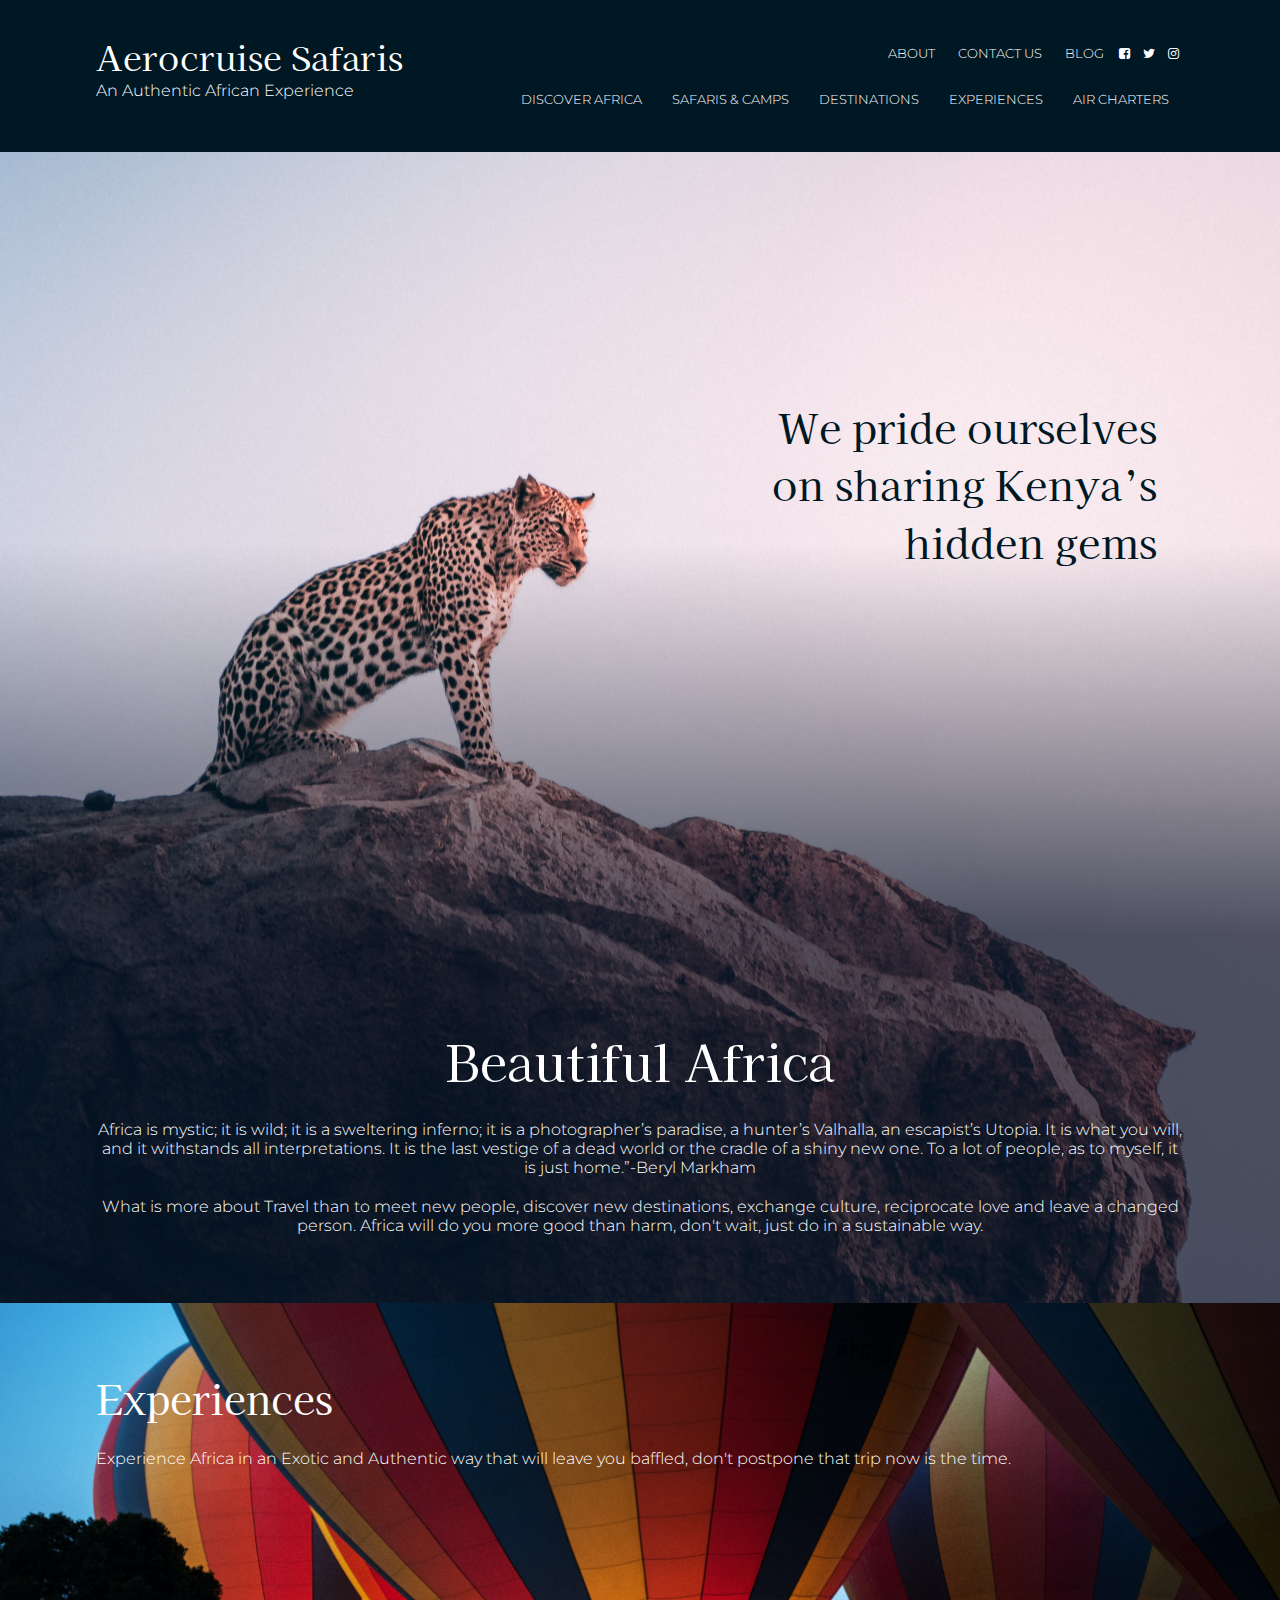
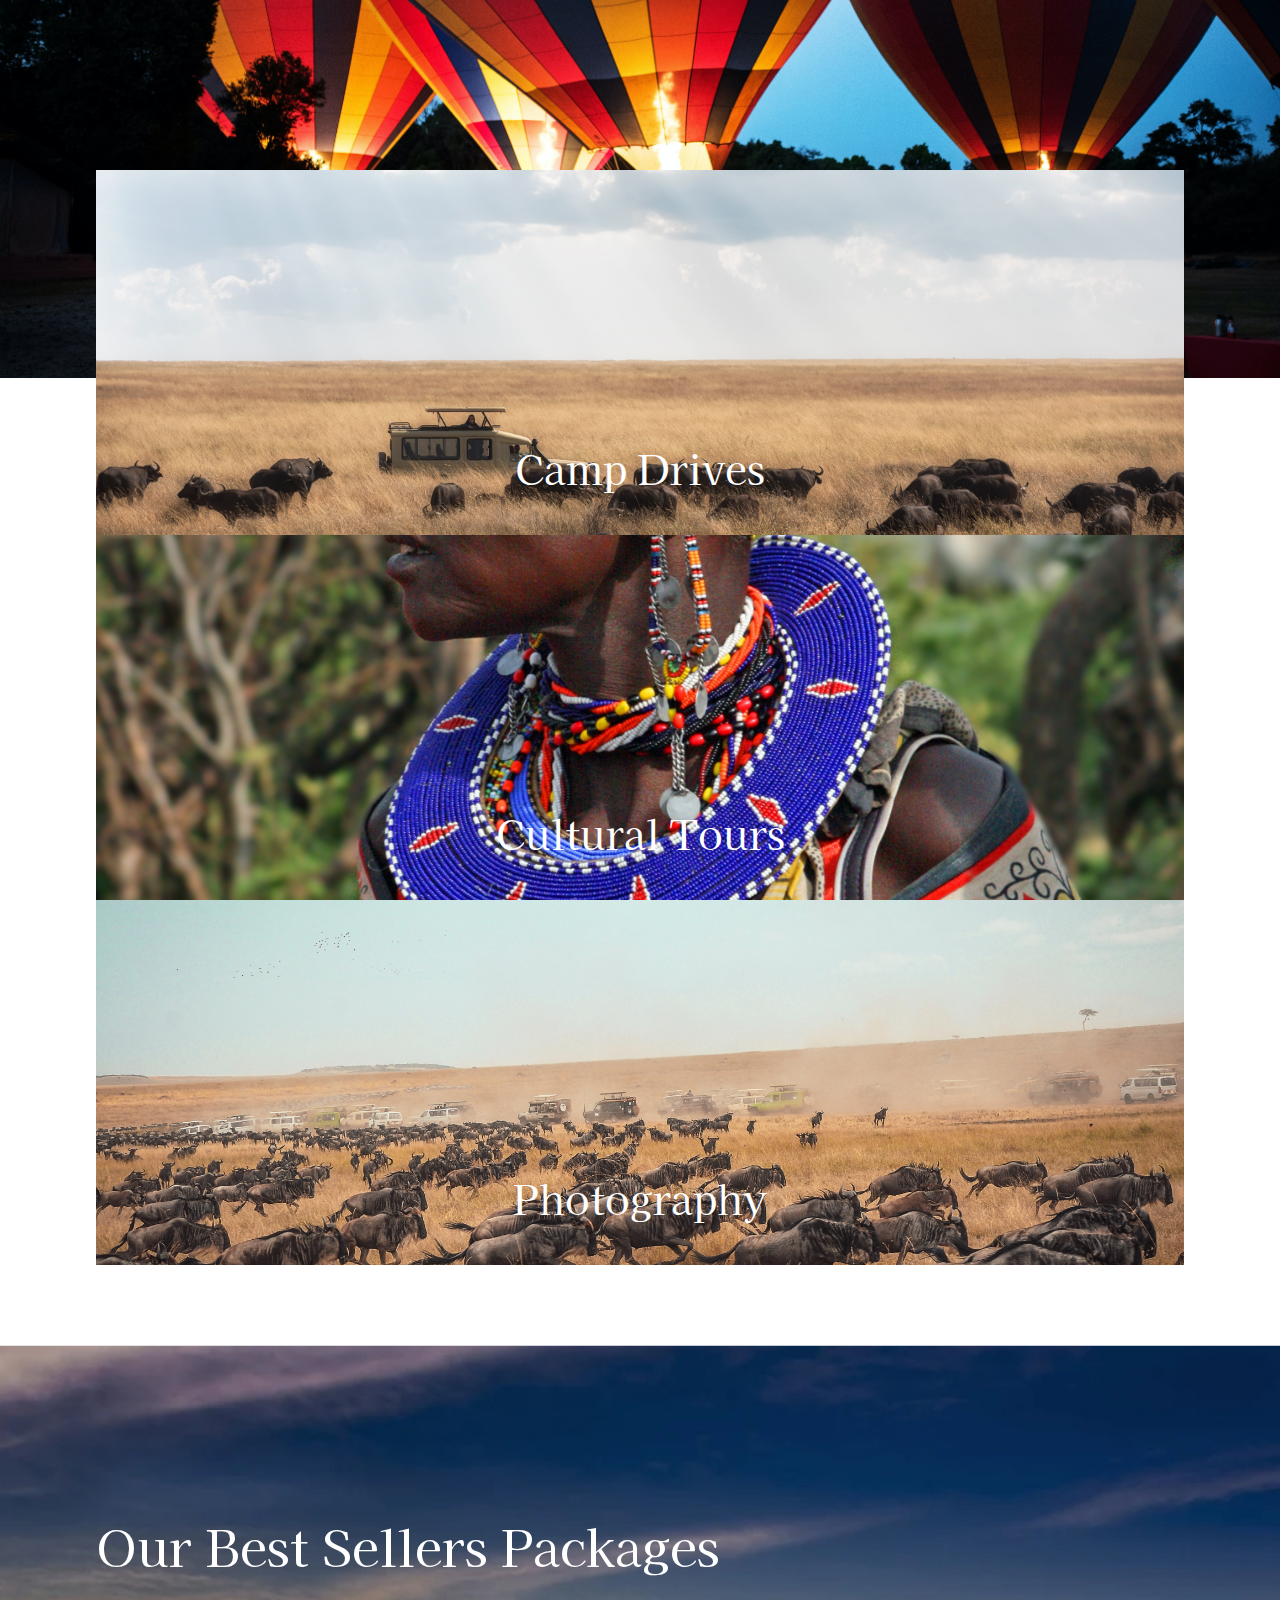
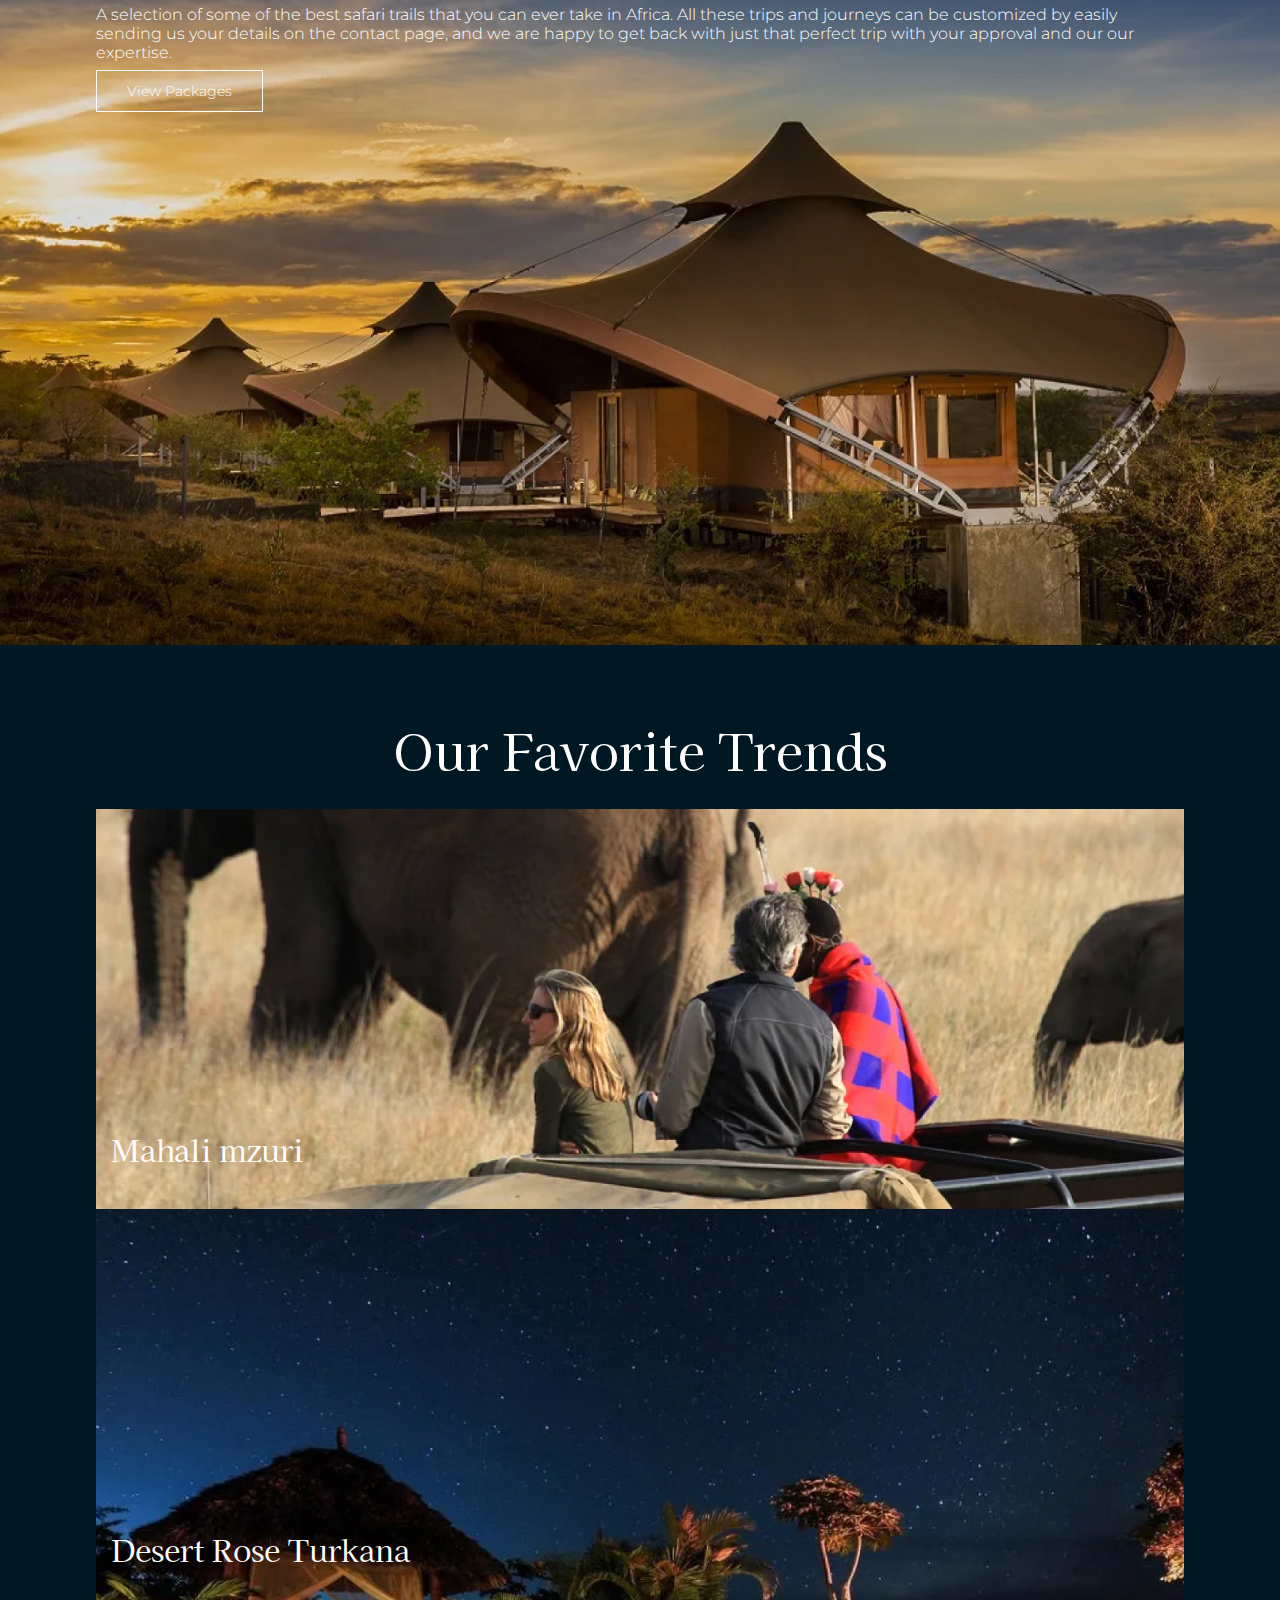
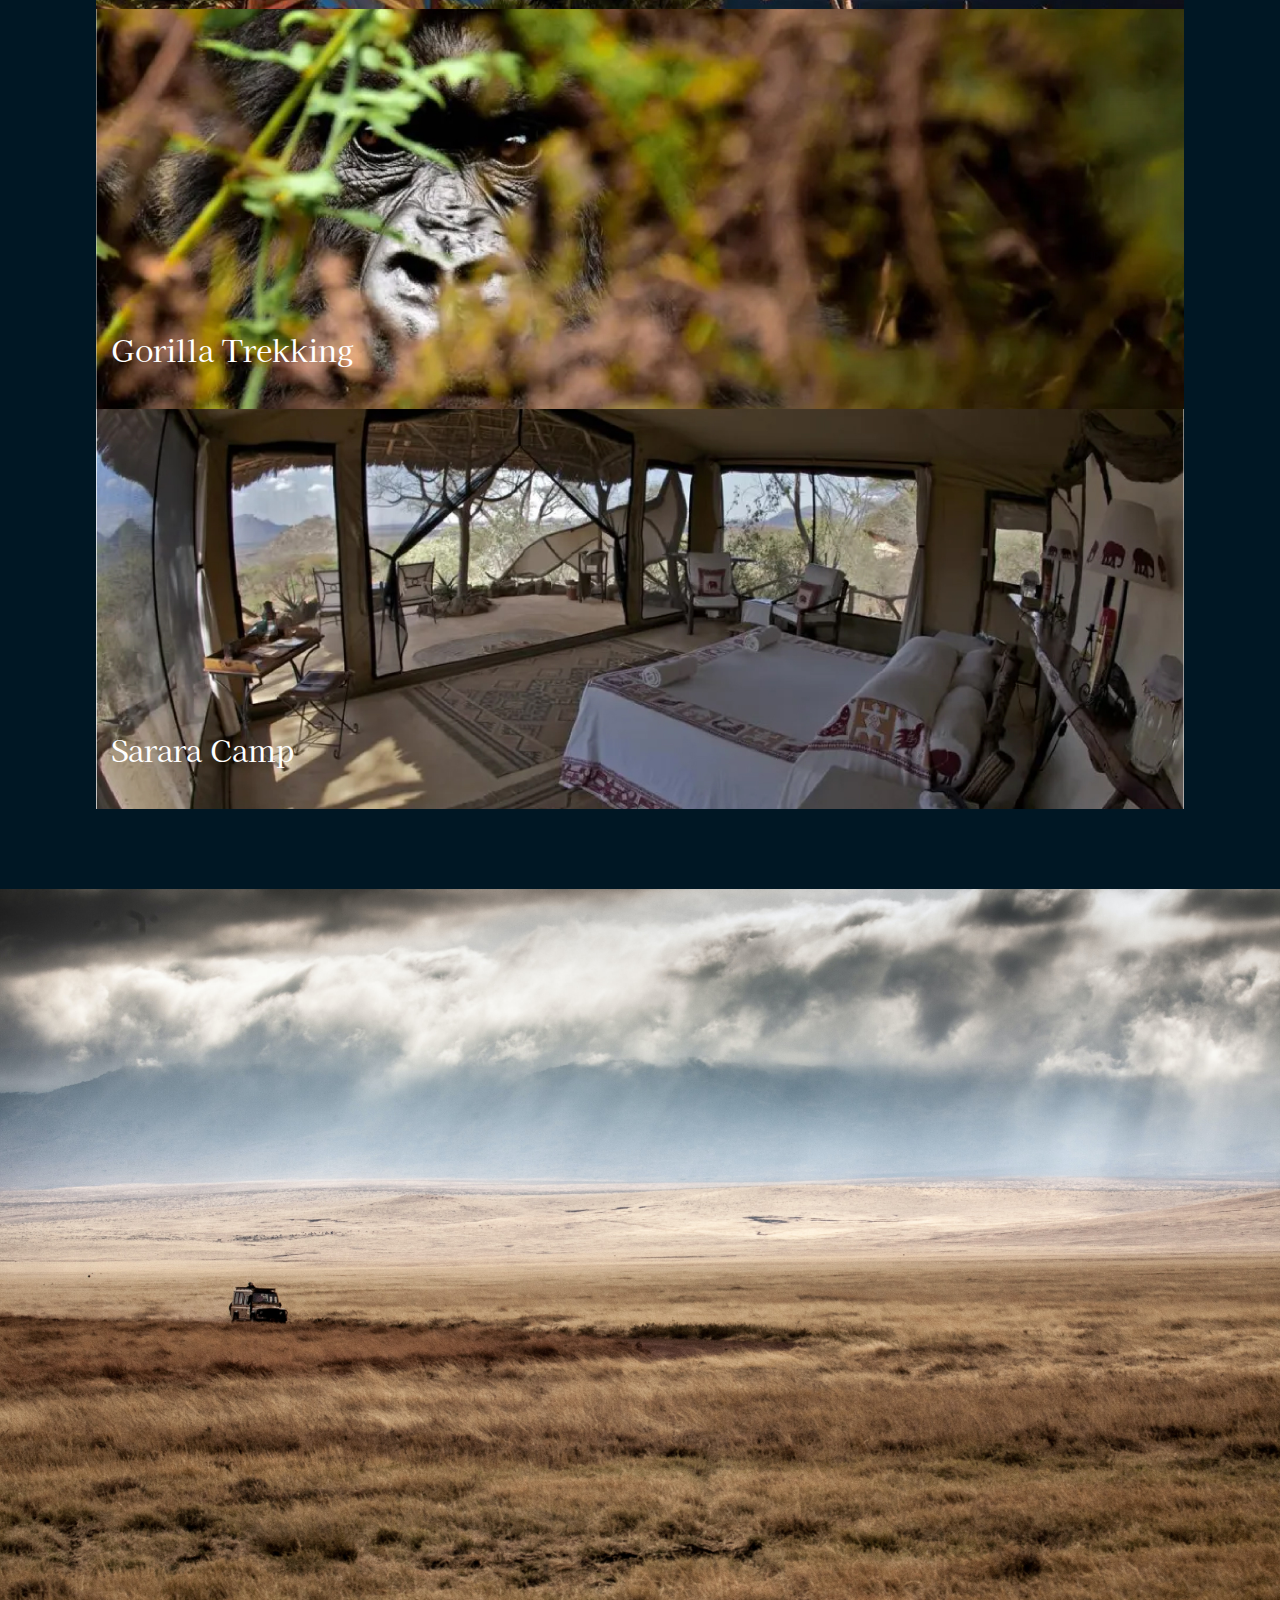
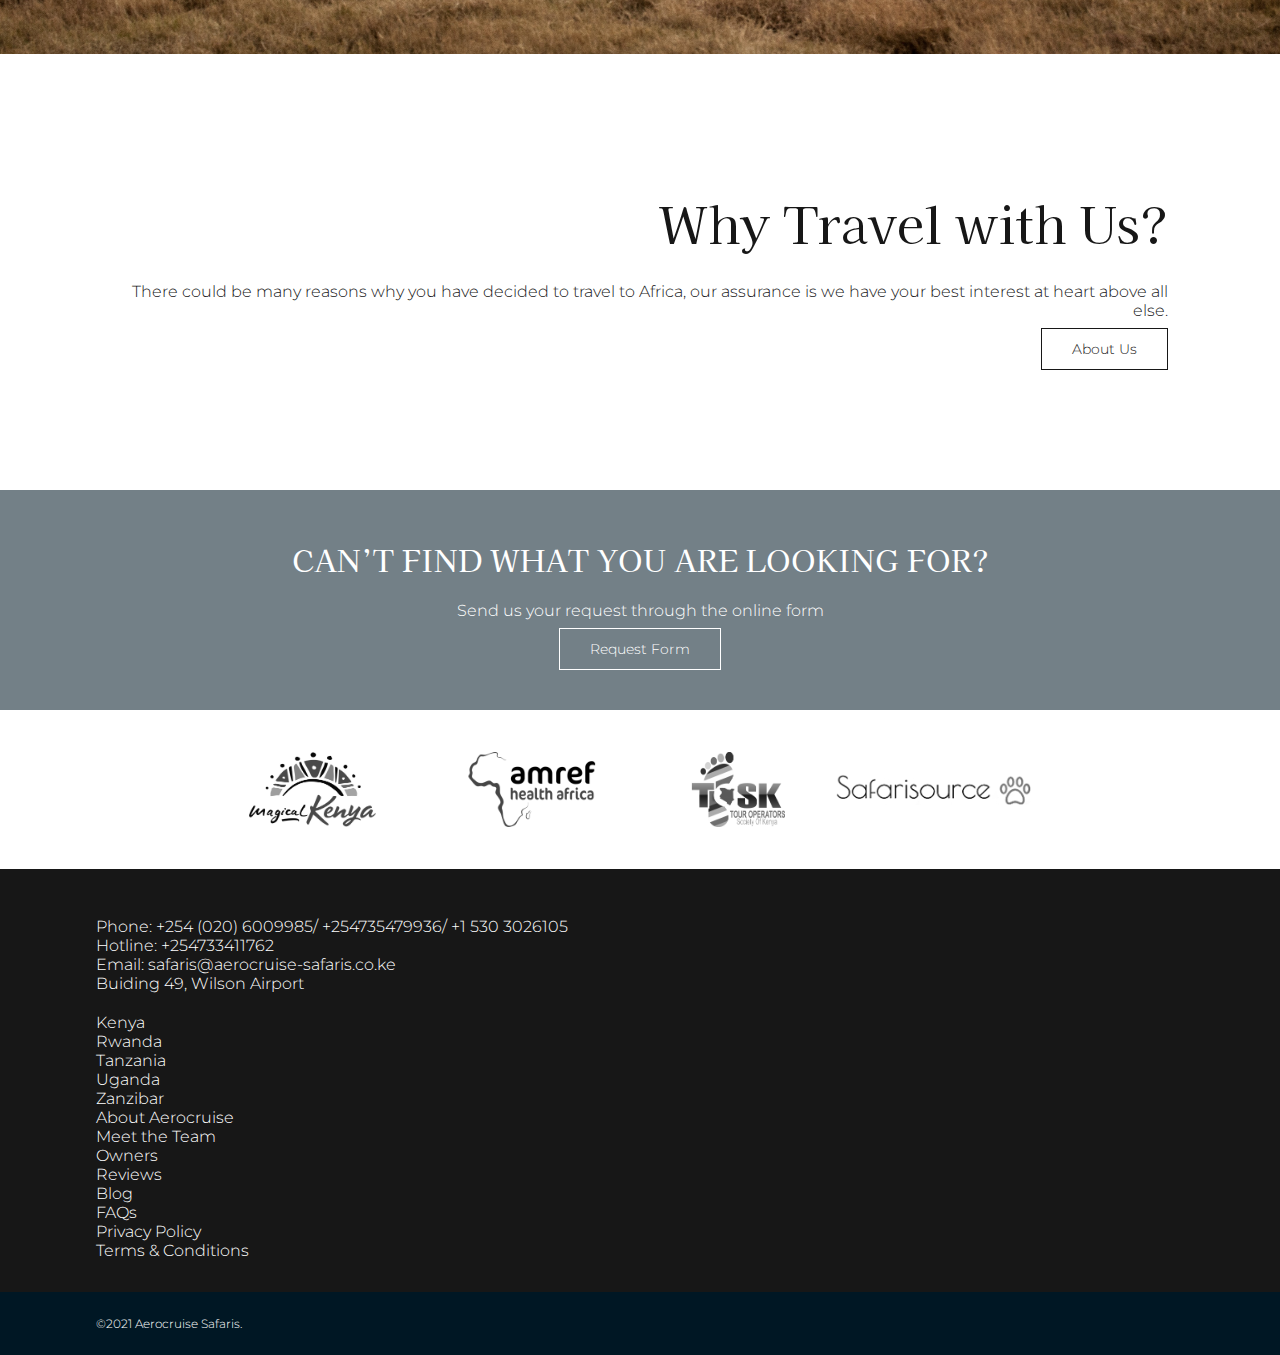
==== index.html @ 11d3d168 "index template added" ====
<html lang="en" class="">
<head>
    <meta charset="UTF-8">
    <meta http-equiv="X-UA-Compatible" content="IE=edge">
    <meta name="viewport" content="width=device-width, initial-scale=1.0">

    <link rel="preconnect" href="https://fonts.googleapis.com">
    <link rel="preconnect" href="https://fonts.gstatic.com" crossorigin>
    <link href="https://fonts.googleapis.com/css2?family=Kaisei+HarunoUmi&family=Montserrat:wght@300;400;700&display=swap" rel="stylesheet">
    <link href="https://cdn.jsdelivr.net/npm/bootstrap@5.1.3/dist/css/bootstrap.min.css" rel="stylesheet" integrity="sha384-1BmE4kWBq78iYhFldvKuhfTAU6auU8tT94WrHftjDbrCEXSU1oBoqyl2QvZ6jIW3" crossorigin="anonymous">
    <link href="/assets/css/font-awesome.min.css" rel="stylesheet">
    <link href="/assets/css/style.css" rel="stylesheet">
    <title>Aerocruise: Home</title>
</head>
<body class="home">
    <header>
        <article>
            <div class="logo"><a href=""><p>Aerocruise Safaris <br /><span>An Authentic African Experience</span></a></p></div>
            <div class="navigation">
                <div class="topnav">
                    <ul class="social">
                        <li><a href="#"><i class="fa fa-facebook-square"></i></a></li>
                        <li><a href="#"><i class="fa fa-twitter"></i></a></li>
                        <li><a href="#"><i class="fa fa-instagram"></i></a></li>
                    </ul>
                    <ul class="morelist">
                        <li><a href="#">ABOUT</a></li>
                        <li><a href="#">CONTACT US </a></li>
                        <li><a href="#">BLOG</a></li>
                    </ul>
                </div>
                <nav>
                    <ul>
                        <li><a href="#">DISCOVER AFRICA</a></li>
                        <li><a href="#">SAFARIS & CAMPS</a></li>
                        <li><a href="#">DESTINATIONS</a></li>
                        <li><a href="#">EXPERIENCES</a></li>
                        <li><a href="#">AIR CHARTERS</a></li>
                    </ul>
                </nav>
            </div>
            <div class="clear"></div>
        </article>
    </header>
    <div class="container12 banner" style="background:url(assets/images/banner1.jpg) no-repeat center; background-size:cover;">
        <div class="bannerimg">
            <div class="bannercap">We pride ourselves on sharing Kenya’s hidden gems</div>
        </div>

        <div class="container12 about">
            <article>
                <div class="row justify-content-center">
                    <div class="col-md-10 aligncenter">
                        <h2>Beautiful Africa</h2>
                        <p>Africa is mystic; it is wild; it is a sweltering inferno; it is a photographer’s paradise, a hunter’s Valhalla, an escapist’s Utopia. It is what you will, and it withstands all interpretations. It is the last vestige of a dead world or the cradle of a shiny new one. To a lot of people, as to myself, it is just home.”-Beryl Markham
                        </p>
                        <p>What is more about Travel than to meet new people, discover new destinations, exchange culture, reciprocate love and leave a changed person. Africa will do you more good than harm, don't wait, just do in a sustainable way.</p>
                    </div>
                </div>
            </article>
        </div>
    </div>
    
    <div class="container12 experiences" >
        <div class="expimg" style="background:url(assets/images/img1.jpg) no-repeat center; background-size:cover;">
            <article>
            <div class="row">
                <div class="col-md-6">
                    <h3>Experiences</h3>
                    <p>Experience Africa in an Exotic and Authentic way that will leave you baffled, don't postpone that trip now is the time.</p>
                </div>
            </div>
        </article>
        </div>
        <div class="expcont">
            <article>
            <div class="row">
                <div class="col-md-4">
                    <a href="#">
                        <div class="imgbx" style="background:url(assets/images/img3.jpg) no-repeat center; background-size: cover !important;">
                        <div class="cont">
                            <h3>Camp Drives</h3>
                        </div>
                        </div>
                    </a>
                </div>
                <div class="col-md-4">
                    <a href="#">
                        <div class="imgbx" style="background:url(assets/images/img5.jpg) no-repeat center; background-size: cover !important;">
                        <div class="cont">
                            <h3>Cultural Tours</h3>
                        </div>
                        </div>
                    </a>
                </div>
                <div class="col-md-4">
                    <a href="#">
                        <div class="imgbx" style="background:url(assets/images/img2.jpg) no-repeat center; background-size: cover !important;">
                        <div class="cont">
                            <h3>Photography</h3>
                        </div>
                        </div>
                    </a>
                </div>
            </div>
        </article>
        </div>
        
    </div>
    <div class="container12 bestseller" style="background:url(assets/images/img4.jpg) no-repeat center; background-size: cover !important;">
        <article>
            <div class="row">
                <div class="col-md-5">
                    <h2>Our Best Sellers Packages</h2>
                    <p>A selection of some of the best safari trails that you can ever take in Africa. All these trips and journeys can be customized by easily sending us your details on the contact page, and we are happy to get back with just that perfect trip with your approval and our our expertise.</p>
                    <p><a href="#" class="morebtn">View Packages</a></p>
                </div>
            </div>
        </article>
    </div>
    <div class="container12 trends">
        <article>
            <h2 class="aligncenter">Our  Favorite Trends</h2>
            <div class="row">
                <div class="col-md-3">
                    <div class="imgbx" style="background:url(assets/images/img6.jpg) no-repeat center; background-size: cover !important;">
                        <div class="cont">
                            <h3>Mahali mzuri</h3>
                        </div>
                    </div>
                </div>
                <div class="col-md-3">
                    <div class="imgbx" style="background:url(assets/images/img7.jpg) no-repeat center; background-size: cover !important;">
                        <div class="cont">
                            <h3>Desert Rose Turkana</h3>
                        </div>
                    </div>
                </div>
                <div class="col-md-3">
                    <div class="imgbx" style="background:url(assets/images/img8.jpg) no-repeat center; background-size: cover !important;">
                        <div class="cont">
                            <h3>Gorilla Trekking</h3>
                        </div>
                    </div>
                </div>
                <div class="col-md-3">
                    <div class="imgbx" style="background:url(assets/images/img9.jpg) no-repeat center; background-size: cover !important;">
                        <div class="cont">
                            <h3>Sarara Camp</h3>
                        </div>
                    </div>
                </div>
            </div>
        </article>
    </div>
    <div class="container12 travelwithus">
        <div class="row">
            <div class="col-md-6 imgbx" style="background:url(assets/images/img11.jpg) no-repeat center; background-size: cover !important;"></div>
            <div class="col-md-6 cont">
                <div class="row">
                    <div class="col-md-12">
                        <h2>Why Travel with Us?</h2>
                        <p>There could be many reasons why you have decided to travel to Africa, our assurance is we have your best interest at heart above all else.</p>
                        <p><a href="#" class="morebtn btndark">About Us</a></p>
                    </div>
                </div>
            </div>
        </div>
    </div>
    <div class="container12 helpbar" style="background:url(assets/images/img10.jpg) no-repeat fixed center; background-size: cover !important;">
        <article>
            <div class="row justify-content-center cont">
                <div class="col-md-10 aligncenter">
                    <h4>CAN’T FIND WHAT YOU ARE LOOKING FOR?</h4>
                    <p>Send us your request through the online form</p>
                    <p><a href="#" class="morebtn">Request Form</a></p>
                </div>
            </div>
        </article>
    </div>
    <div class="container12 partners">
        <article>
            <div class="row justify-content-center">
                <div class="col-md-10 cont">
                    <div class="partlogo"><img src="assets/images/magical_kenya.jpg" alt=""></div>
                    <div class="partlogo"><img src="assets/images/amref-logo.png" alt=""></div>
                    <div class="partlogo"><img src="assets/images/Logo-tosk-225x180.png" alt=""></div>
                    <div class="partlogo"><img class="long" src="assets/images/safari-logo.png" alt=""></div>
                </div>
            </div>
        </article>
    </div>
    <footer>
        <div class="mainfoot">
            <article>
            <div class="row">
                <div class="col-md-4">
                    <p>Phone: +254 (020) 6009985/ +254735479936/ +1 530 3026105<br />
                        Hotline: +254733411762<br />
                        Email: safaris@aerocruise-safaris.co.ke<br />
                        Buiding 49, Wilson Airport</p>
                </div>
                <div class="col-md-8">
                    <div class="row">
                        <div class="col-md-4">
                            <ul>
                                <li><a href="#">Kenya</a></li>
                                <li><a href="#">Rwanda</a></li>
                                <li><a href="#">Tanzania</a></li>
                                <li><a href="#">Uganda</a></li>
                                <li><a href="#">Zanzibar</a></li>
                            </ul>
                        </div>
                        <div class="col-md-4">
                            <ul>
                                <li><a href="#">About Aerocruise</a></li>
                                <li><a href="#">Meet the Team</a></li>
                                <li><a href="#">Owners</a></li>
                                <li><a href="#">Reviews</a></li>
                            </ul>
                        </div>
                        <div class="col-md-4">
                            <ul>
                                <li><a href="#">Blog</a></li>
                                <li><a href="#">FAQs</a></li>
                                <li><a href="#">Privacy Policy</a></li>
                                <li><a href="#">Terms & Conditions</a></li>
                            </ul>
                        </div>
                    </div>
                </div>
            </div>
        </article>
        </div>
        <div class="copybar">
            <article>
                &copy;2021 Aerocruise Safaris.
            </article>
        </div>
    </footer>
</body>
</html>
---- assets/css/style.css ----
/*--------------------------
RESET
---------------------------*/

* {
    margin: 0;
    padding: 0
}
article, aside, details, figcaption, figure, footer, header, hgroup, menu, nav, section {
    display: block
}
table {
    border-collapse: collapse;
    border-spacing: 0
}
fieldset, img {
    border: 0
}
address, caption, cite, dfn, th, var {
    font-style: normal;
    font-weight: normal
}
caption, th {
    text-align: left
}
q:before, q:after {
    content: ''
}
abbr, acronym {
    border: 0
}
/*--------------------------
GLOBAL
---------------------------*/

html {
    overflow-y: scroll;
}
body {
	font-family: 'Montserrat', sans-serif;
	font-size:16px;
    color: #171717;
	overflow: hidden;
	font-weight: 300;
}
*,
*:after,
*:before {
	-webkit-box-sizing: border-box;
	-moz-box-sizing: border-box;
	box-sizing: border-box;
}
html[xmlns] .clearfix {
    display: block
}
* html .clearfix {
    height: 1%
}
.clearfix:before,
.clearfix:after {
	content: " ";
	display: table;
}

.clearfix:after {
	clear: both;
}

.fl {
    float: left;
}
.fr {
    float: right;
}
.icon_left {
    float: left;
    margin-right: 10px;
}
a img {
    border: 0;
}
a, a:link {
    text-decoration: none;
    color: inherit;
	-o-transition: all 0.3s ease-in-out;
    -webkit-transition: all 0.3s ease-in-out;
    -moz-transition: all 0.3s ease-in-out;
    transition: all 0.3s ease-in-out
}
a:hover {
    color: #fdd618 !important;
}
::selection {
    background: rgba(95, 217, 255, 0.59);
    color: #fafafa;
}
::-moz-selection {
    background: rgb(255, 204, 0);
    color: #fafafa;
}
img::selection {
    background: transparent;
}
img::-moz-selection {
    background: transparent;
}

h1, h2, h3, h4, h5, h6 {
	position:relative;
	font-weight:400;
	font-family: 'Kaisei HarunoUmi', serif;
}

h1 {
    font-size: 55px;
	padding: 20px 0px 24px 0px;
}
h2 {
    font-size: 50px;
	padding: 20px 0px 24px 0px;
}
h3 {
    font-size: 40px;
	padding: 18px 0px 22px 0px;
}
h4 {
    font-size: 30px;
	padding: 15px 0px 20px 0px;
}
h5 {
    font-size: 18px;
	padding: 10px 0px 14px 0px;
}
h6 {
    font-size: 17px;
}

h1 span, h2 span, h3 span{color:#008B8B;}


p{margin-bottom: 20px; }
ul, ol {
    margin-bottom: 5px;
}
ul, ol {
    margin-left: 20px;
}
table {
    margin-bottom: 50px;
    width: 100%;
    box-shadow: 0px 0px 5px rgba(0, 0, 0, .2);
    border: 1px solid #cacaca;
}
th {
    font-weight: bold;
    font-size: 13px;
    background: #ececec;
    border-bottom: 1px solid #e2e2e2;
    border-top: 1px solid #fefefe;
    border-left: 1px solid #fefefe;
    border-right: 1px solid #d2d2d2;
    border-bottom: 1px solid #d2d2d2;
}
td {
    font-size: 12px;
    border-top: 1px solid #fff;
    border-right: 1px solid #d2d2d2;
    border-bottom: 1px solid #d2d2d2;
    border-left: 1px solid #fefefe;
}
th, td, caption {
      padding: 4px 10px !important;
}
.tabletitle{ 
	font-weight: bold;
    font-size: 13px;
    background: #ececec;
    border-bottom: 1px solid #e2e2e2;
    border-top: 1px solid #fefefe;
    border-left: 1px solid #fefefe;
    border-right: 1px solid #d2d2d2;
    border-bottom: 1px solid #d2d2d2;
}
.tabletitle:hover{background-color:#ececec;}
.side {
    text-align: right;
    background: #BACB32;
    border-bottom: 1px solid #BACB32;
    border-right: 1px solid #BACB32;
}
td {
    text-align: center;
}
td a {
    color: #BACB32;
    text-decoration: none;
}
td .icon{width:20px;}
tr{-o-transition: all 0.3s ease-in-out;
    -webkit-transition: all 0.3s ease-in-out;
    -moz-transition: all 0.3s ease-in-out;
    transition: all 0.3s ease-in-out}
tr:hover{background-color:#F9F7F7;}
/* figure, img {max-width:100%; height:auto; margin-bottom:20px;}
img.left {margin:0 20px 0 0; float:left; }
img.right {margin:0 0 0 20px; float:right;}
img.center {  display: block; margin-left: auto; margin-right: auto; }
object, embed, video{max-width:100%; height:auto} */

.video-container {
    position: relative;
    padding-bottom: 56.25%;
    padding-top: 30px;
    height: 0;
    overflow: hidden;
    margin-bottom: 40px;
}
.video-container iframe, .video-container object, .video-container embed {
    position: absolute;
    top: 0;
    left: 0;
    width: 100%;
    height: 100%;
}
.aligncenter {
    text-align: center;
}
.alignleft {
    text-align: left;
}
.alignright {
    text-align: right;
}
.article_img {
    border: 10px solid #ddd;
    margin: 20px;
}

.button_cont {
    margin-top: 5%;
}
.button {
	-o-transition: all 0.3s ease-in-out;
	-webkit-transition: all 0.3s ease-in-out;
	-moz-transition: all 0.3s ease-in-out;
	transition: all 0.3s ease-in-out;
	padding: 10px 40px;
	background-color: #AC8502;
	border: none;
	color: #fff !important;
	font-size:15px;
}

.morebtn{color:#fff !important; padding: 11px 30px; border: #fff 1px solid; font-size: 14px;}
.btndark{color: #171717 !important; border: #171717 1px solid !important;}

.clear{clear:both;}

hr{margin-top: 1em;margin-bottom: 2em;border: 0; border-top-color: currentcolor;    border-top-style: none;    border-top-width: 0px; border-top: 1px dotted #ccc;}

.bodycont{width:100%; margin:0px auto;}

.container12, footer{width:100%; float:left; position:relative;}
article{width:85%; margin:0px auto;}

.home header, .inner header{ width:100%; padding: 2em 0px; background-color: #001724;}


.openBtn { background: #f1f1f1; border: none; padding: 10px 15px; font-size: 20px; cursor: pointer;}
.openBtn:hover { background: #bbb;}
.overlay { height: 100%; width: 100%; display: none; position: fixed; z-index: 5; top: 0; left: 0; background-color: rgb(0,0,0); background-color: rgba(0,0,0, 0.9);}
.overlay-content { position: relative; top: 46%; width: 80%; text-align: center; margin-top: 30px; margin: auto;}
.overlay .closebtn { position: absolute; top: 20px; right: 45px; font-size: 60px; cursor: pointer; color: white;}
.overlay .closebtn:hover { color: #ccc;}
.overlay input[type=text] { padding: 15px; font-size: 17px; border: none; float: left; width: 80%; background: white;}
.overlay input[type=text]:hover { background: #f1f1f1;}
.overlay button {float: left;width: 20%;padding: 15px; background: #ddd; font-size: 17px; border: none; cursor: pointer; color: #8c0006;}
.overlay button:hover { background: #bbb;}


header .darkbg{width:100%; background-color:#231f20; margin-top:1em; padding:20px;}
header .logo {width: 30%; margin: 0px 0px 0px 0px; float: left; color: #fff;}
header .logo img{width:100%;}
header .logo p{font-family: 'Kaisei HarunoUmi', serif; font-size: 34px; font-weight: 300;}
header .logo p span{font-family: 'Montserrat', sans-serif; font-size:16px; font-weight:300;}

header .navigation {width: 70%; font-weight: 700; padding-top: 1em; font-size: 13px; float:right;}
header .navigation .searchnav{float: right; width: max-content; padding-top: 5px; margin-left:20px; color: #8c0006 !important;}
header .navigation .topnav{float: right; width: 70%; font-weight:300; margin-bottom:30px; color:#fff;}
header .navigation .topnav ul.morelist {margin:0px; float: right;}
header .navigation .topnav ul.morelist li{list-style:none; display:inline; }
header .navigation .topnav ul.morelist li a{padding:3px 10px }
header .navigation .topnav .social{margin:0px; float:right;}
header .navigation .topnav .social li{list-style:none; display:inline;}
header .navigation .topnav .social li a{margin:0px 5px;}
header .navigation .topnav .social li a:hover{color:#ec1261}

header .navigation nav{width: max-content; padding: 0; float: right; margin: 0em auto;}
nav ul{list-style:none; margin: 0px auto;}
nav ul li{float:left; display:inline; }
.home nav ul li{ display:inline;}
nav ul li a{padding: 9px 15px; color: #fff !important; font-weight: 300; text-transform: uppercase;}
nav ul li a:hover{background-color: #f3f3f3; color: #8c0006 !important;}

.last_nav{border-right:none !important;}
nav li ul{
	position:absolute;
	background:rgba(0, 0, 0, 0.67); 
	display:none;
	height:auto;
	margin-left:0px;
	z-index:50;
	margin-top: 0px;
	text-align: left;
	-o-transition: all 0.3s ease-in-out;
-webkit-transition: all 0.3s ease-in-out;
-moz-transition: all 0.3s ease-in-out;
transition: all 0.3s ease-in-out;
border: #ccc0 solid 10px;
 padding: 0px;
}

nav li:hover > ul{
	display:block
}

nav li li {
    position:relative;
	display:block;
	float:none;
	min-width: 213px;
}

nav li ul a{
	display:block;
	color: #fff !important;
}

nav li li ul{
	position:absolute;
    top:-5px;
    left:100%;
}


.banner{position: relative; background-color: #f3f3f3;}
.banner:before{ content: ""; position: absolute; width: 100%; height: 100%;  top: 0px;  left: 0; background: rgb(0,0,0); background: linear-gradient(180deg, rgba(0,0,0,0) 34%, rgba(7,17,38,0.6923144257703081) 68%);}
.banner .bannerimg{ background-size:cover !important; height: 100vh; overflow: hidden; position:relative;}

.banner .bannerimg .bannercap {position: absolute; z-index: 2; top: 5em; font-weight: 400; font-size: 41px; line-height: 1.4; width: 32%; padding-left: 0; padding-top: 1em; right: 3em; color: #001724; font-family: 'Kaisei HarunoUmi', serif; text-align: right;}
.banner .bannerimg .bannercap h2{ font-size: 22px;}


.inner .banner{height: 365px; margin-bottom:3em; position:relative;}
.inner .banner .bannerimg:before{content: ""; position: absolute; width: 100%; height: 100%;  top: 0px;  left: 0; background: rgb(140,0,6);
background: linear-gradient(180deg, rgba(140,0,6,0.40940126050420167) 24%, rgba(140,0,6,0.03405112044817926) 69%);}
.inner .banner .bannerimg{height: 100%;}
.inner .banner .bannercap{left: 7em; top: 7em;}
.inner .banner .title{position: absolute;  bottom: 2em; color: #171717; padding: 20px; background-color: #ffffffc2;}
.inner .banner .bannertitle{position: relative; height: 250px;}
.inner .banner .bannertitle h2{color:#fff;}

.about {margin-bottom: 3em;  margin-top: -3em; color: #fff;}

.experiences .expimg{height: 75vh; padding-top: 3em; color:#fff;}
.experiences .expcont{margin: -13em 0px 5em 0px;}
.experiences .expcont .imgbx{height: 365px; position:relative}
.experiences .expcont .imgbx .cont{position:absolute; left:0px; bottom:1em; width:100%; text-align:center; color:#fff;}

.bestseller{position:relative; height:100vh; padding-top:9em; color:#fff;}

.trends{background-color: #001724; color: #fff;  padding: 3em 0px 5em 0px;}
.trends .imgbx{height:400px; position:relative;}
.trends .imgbx .cont{position:absolute; left:0px; bottom:1em; width:100%; font-weight:300; padding:0px 15px; } 
.trends .imgbx .cont h3{font-size:30px;}

.travelwithus .imgbx{height:85vh;}
.travelwithus .cont{text-align: right; padding: 7em;}

.helpbar{position:relative; padding:2em; color:#fff;}
.helpbar:before{position:absolute; content: ""; height:100%; width:100%; left:0px; top:0px; background-color: #0017248c;}
.helpbar .cont{position: relative;}

.partners{padding:2em 0px;}
.partners .cont{display: flex; justify-content: center; align-items: center;}
.partners .partlogo{position:relative;}
.partners .partlogo img{height:75px; float:left; margin:10px 25px; filter: grayscale(100%);}
.partners .partlogo img.long{width:196px; height:auto; float:left;}

.carousel-control-left, .carousel-control-right {
  left: 0;
  z-index: 1;
}

.breaker{ height: 560px;margin-bottom:3em;}
.breaker .breakerbox{position: absolute;  bottom: 0px; top: auto; width: 446px; background-color: #f5f5f5; padding: 3em;}

.insights{margin-bottom:3em; min-height: 74vh; position:relative;}

.grid{ display: grid; grid-column-gap: 0px; grid-row-gap: 0px;  grid-template-columns: auto auto; margin-bottom:3em;}
.grid .current{  grid-column: span 1;  grid-row: span 2;}
.grid .boxtile{height: 267px;  position: relative; }
.grid .current .boxtile:before{height: 100%; width:100%; content:"";  position: absolute; left:0px; top:0px; background: #8c000647; 
-webkit-transition: all 0.3s ease-in-out; -moz-transition: all 0.3s ease-in-out; transition: all 0.3s ease-in-out;
}

.grid .current .boxtile:hover:before{background: #8c000647;  background: linear-gradient(
180deg, rgb(121 0 5 / 14%) 24%, rgb(144 0 6 / 89%) 69%); }

.grid .current .boxtile{height: 534px;}
.grid .current .summary{position: relative;}
.grid .tilerow .cont, .grid .current .boxtile .cont {position: absolute;   top: auto;bottom: 0px;  padding: 20px;}
.grid .tilerow .cont {background-color: #8c00069c;  width: 50%; right: 0px;}
.grid .tilerow .cont .date {font-size:12px;}
.grid .current h3{font-size: 39px;  line-height: 39px}
.grid .tilerow .cont h3{font-size: 22px; padding-bottom:20px; margin-bottom: 0px; padding-top: 10px;}
.grid .tilerow .boxtile .summary{display:none;}
.grid a, .grid a:hover{ color:#fff !important;}


.grid .tilerow .blocked {position: absolute;   top: auto;bottom: 0px;  padding: 20px;}
.grid .blocked .cont { background-color: #8c0006f5; color: #fff; padding-top: 4em; width: 100%; height: 100%;}

.prevlink, .pages, .nextlink{float:left;}
.prevlink a, .nextlink a, .prevlink span, .nextlink span {padding:10px 15px; background-color:#efefef;}
.prevlink a, .prevlink span{margin-right:2px;}
.pages a, .ditto_currentpage{padding:10px 15px; margin:0px 2px 0px 0px; background-color: #f3f3f3;} 
.ditto_currentpage, .prevlink span, .nextlink span {color:#ccc;}
.margin3bottom{margin-bottom:3em;}

.storystat{line-height: 0; font-style: italic; color: #ffffff73; font-weight: 300; font-size: 90%;}
.morelinks{ position: absolute; z-index: 2; bottom: 42px; right: 99px; padding: 11px 30px; color: #fff; background-color: orange;}

.helpyou{padding:2em 0px; text-align:center; background:url(../images/img8.jpg) no-repeat center fixed; background-size:cover !important; color:#fff;}
.helpyou h4{padding-bottom:10px}
.helpyou:before{content:""; width:100%; height:100%; position:absolute; top:0px; left:0px; background-color:#8c0006c9;}

.largefont{font-size:22px;}
.insight .largefont{font-size: 38px;  font-weight: 700;  color: #fff;  width: 73%;  line-height: 1;  position: absolute; bottom: -5px;}
.boxedinfo h4{text-align:center}
.iconbox{width: 100%; text-align:center;}
.iconbox img{width:100px;}

#share-buttons {width: fit-content;  padding: 2em 0px;}
#share-buttons > p {float: left;}
#share-buttons ul {margin:0px; float:right;}
#share-buttons ul li { display: inline;  padding: 0px 1em;}
.posted{float: left; width: 100%; margin-bottom: 10px;  margin-top: 20px; color: #909090; font-size: 90%;}

.ajaxSearch_resultsInfos{font-size: 12px;}
.ajaxSearch_highlight{font-weight: 700;  color: #8c0006;  font-style: italic;  font-size: 14px;}
.ajaxSearch_grpResultName{font-size: 12px;}
.paging1{padding:10px 0px; margin-bottom: 2em;}
.paging1Next, .paging1Prev{padding: 7px 14px;   background-color: #f3f3f3;}
.ajaxSearch_result{margin-bottom: 2em;}
.ajaxSearch_resultLink{font-size: 22px; color: #8c0006 !important; float: left; width: 100%; padding: 9px 0px;}

.contactForm{ margin: 0px auto;}
.contactForm input, .contactForm textarea, .contactForm select{width:100%;  -webkit-border-radius: 4px; -moz-border-radius:4px; border-radius:4px;  border:none; color:#000000; background:#fff; font-size:15px; border:1px solid #d5d5d6;}
.contactForm p{ margin-bottom:0px;}
.contactForm input, .contactForm textarea, .contactForm select{ margin-bottom:20px; padding:10px;}
.contactForm input[type="checkbox"]{width: 20px !important;}
.contactForm input:focus, .contactForm textarea:focus, .contactForm input:hover, .contactForm textarea:hover{background:#f2f2f2;}
.contactForm .submit{
	-webkit-border-radius: 4px; border-radius: 4px;
-o-transition: all 0.3s ease-in-out;
	-webkit-transition: all 0.3s ease-in-out;
	-moz-transition: all 0.3s ease-in-out;
	transition: all 0.3s ease-in-out;
	padding: 8px 24px;
	background-color: #000;
    color: #fff !important;
    font-size: 15px;
	width: auto;
	border:none;
}
.contactForm label{font-size:13px;float: left;padding: 0;cursor: pointer;text-decoration: none;text-align: left;background:none;margin-bottom: 0px;}
.contactForm input{ margin-bottom:20px;}
.contactForm .short{ width:43%;}
.contactForm input[type="radio"]{width:20px;}
.contactForm .submit:hover, .contactForm .submit:focus{background-color:#8c0006;}
.disabledbtn{background-color:#ccc !important}

footer{ position: relative;}
footer .mainfoot{ position: relative; padding:3em 0px 2em 0px; background-color:#171717; color:#fff;}
footer .mainfoot ul{ margin:0px;}
footer .mainfoot ul li{ list-style-type: none;}

footer .copybar{font-size: 12px; color:#fff; font-weight: 300; padding: 2em 0px; background-color:#001724;}

@media handheld and (max-width: 480px), screen and (max-device-width: 480px), screen and (max-width: 767px)  {
.bodycont{width:100%; margin:0px auto;}
article{width:85%;}
header{position:relative;}

header .logo{ width: 100%; margin: 0px;  text-align: center;  margin: 1px 0px;}
header .logo img{ width: 187px; margin: 1em 0px;}

header .navholder {padding:0px; width:100%;}
header .navigation{width:100%; margin:0px; position: absolute; left: 0px;}
header .navigation .topnav { text-align: center; width: 100%; color: #000;}
header .navigation .topnav .firstnav{width:100%; margin: 0px;}

header .navigation .topnav .contacts { text-align: center; margin: 0px; line-height: 2; width: 100%; margin-top: 13px;}
header .social{float:none !important; text-align:center; margin-top:20px;}
header .social li{margin:0px 5px; }
header .social li a{padding-left: 0px; margin-left: 0px;}

header .navigation .searchnav { margin-right: 3em; position: absolute; right: 0px; top: 2em; z-index: 4;}

.home .banner .bannerimg { background-position-x: -19em !important;  height: 380px; overflow: hidden; position: relative; }

.inner .banner {height:auto;}
.inner .banner .bannerimg { height: 303px; overflow: hidden; position: relative;}

.banner .bannerimg .bannercap {  bottom: 0em; width: 100%;  padding: 8px 40px; right: 0em; color: #ffffff;}
.banner .bannerimg .bannercap h2 { font-size: 16px;}
.categoryboxes { padding: 3em 0px; }
.inner .banner .title h3 { font-size: 24px; }

.about { margin-top: 0; margin-bottom:3em;}
.about .cont { padding: 1.5em;}
.about .aboutimg {width: 100%; height: 300px;}

.whatwedo { min-height: 107vh;}

.whatwedo .imgbox { width: 100%; height: 33vh;}
.whatwedo .contbox { background: #f5f5f5; position: relative;  bottom: 0px;  width: 99%; padding: 1em 1.3em;  right: 0px;}
.whatwedo .slidenav {left: 3em; position: absolute; top: 11em; color: #8c0006; width: 49px; height: 72px;}

.breaker { height: 483px;  margin-bottom: 3em;}
.breaker .breakerbox {  position: absolute;  bottom: 0px;  top: auto;  width: 100%;  height: 100%;  left: 0px; background-color: #f5f5f5de;  padding: 3em;}
.breakerbox h3{font-size: 27px;}

.grid { display: block;}
.grid .boxtile{margin-bottom: 20px;}
.grid .tilerow .cont { background-color: #2f01039c;  width: 100%;  height: 100%;}
.grid .current h3 {  font-size: 33px;  line-height: 34px;}

.prodserv .prodcategory {  margin-bottom: 20px;}

footer .footmenu{text-align:center;}
footer .footmenu li { display: list-item;  margin-bottom: 14px;}
footer .contacts{text-align:center; margin: 2em 0px;}

footer .terms ul li.line { padding: 0px 2px;}


#progressbar {margin:0px;}

footer .col-md-3{text-align: center;}
footer .copy { margin-top: 0px; text-align:center;}
}

@media handheld and (max-width: 479px), screen and (max-device-width: 479px), screen and ( max-width: 479px)  {


}

@media print {

	
  	*, *::before, *::after {
    text-shadow: inherit;
    box-shadow: inherit;
	}
	body{ background-color: #fff;}
  a,
  a:visited {
    text-decoration: underline;
  }
  a[href]:after {
    content: " (" attr(href) ")";
  }
  abbr[title]:after {
    content: " (" attr(title) ")";
  }
  a[href^="#"]:after,
  a[href^="javascript:"]:after {
    content: "";
  }
  pre,
  blockquote {
    border: 1px solid #999;

    page-break-inside: avoid;
  }
  thead {
    display: table-header-group;
  }
  tr,
  img {
    page-break-inside: avoid;
  }
  img {
    max-width: 100% !important;
  }
  p,
  h2,
  h3 {
    orphans: 3;
    widows: 3;
  }
  h2,
  h3 {
    page-break-after: avoid;
  }
  select {
    background: #fff !important;
  }
  .navigation {
    display: none;
  }
  .btn > .caret,
  .dropup > .btn > .caret {
    border-top-color: #000 !important;
  }
  .label {
    border: 1px solid #000;
  }
  .table {
    border-collapse: collapse !important;
  }
  .table td,
  .table th {
    background-color: #fff !important;
  }
  .table-bordered th,
  .table-bordered td {
    border: 1px solid #ddd !important;
  }
	.inside .banner{ background-image:none !important; background-color: #033148 !important; height: 228px;}
	.inside .banner h3 {font-size:23px; margin-left: 1.5em;}
	.sidebar{display:none;}
	.insidecont .articleimg{border:none}
	.insidecont .cont{width: 100% !important; flex: none;  max-width: none;}
	#share-buttons{display:none;}
	footer{display:none;}
}
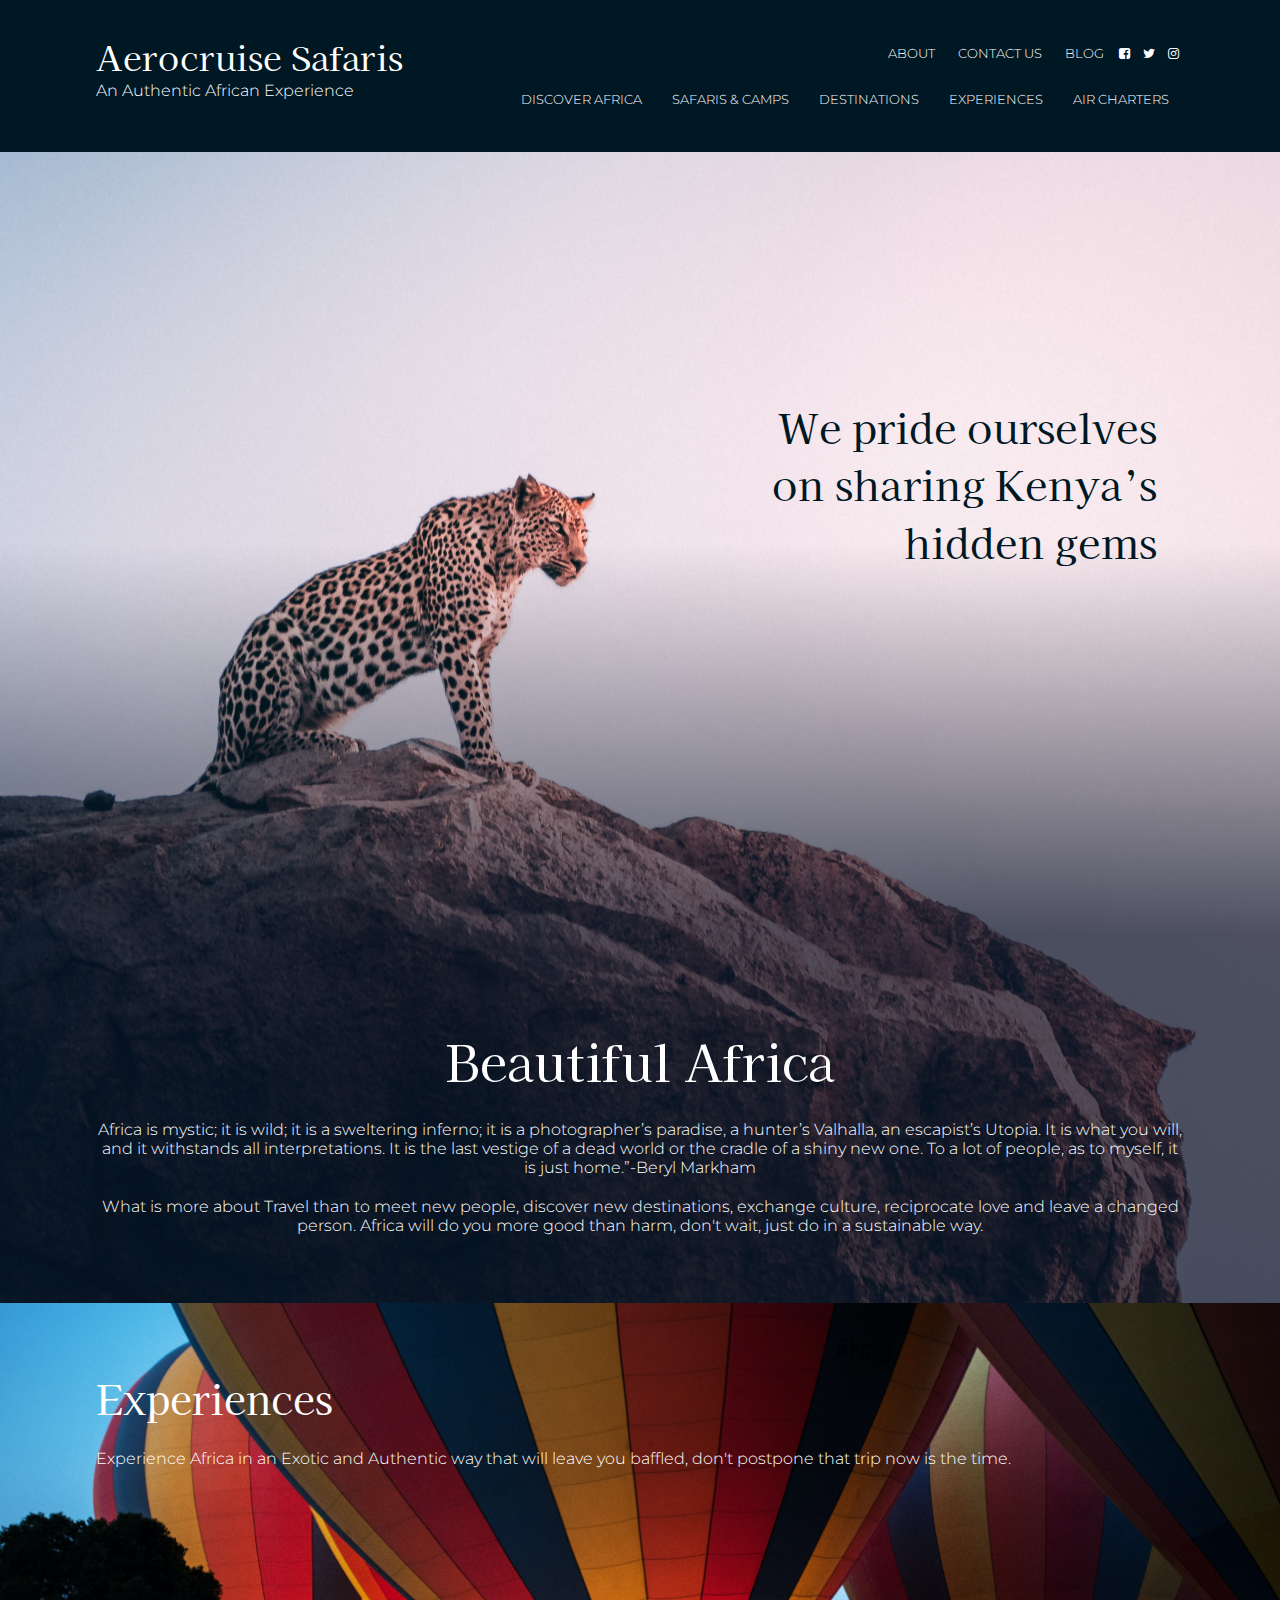
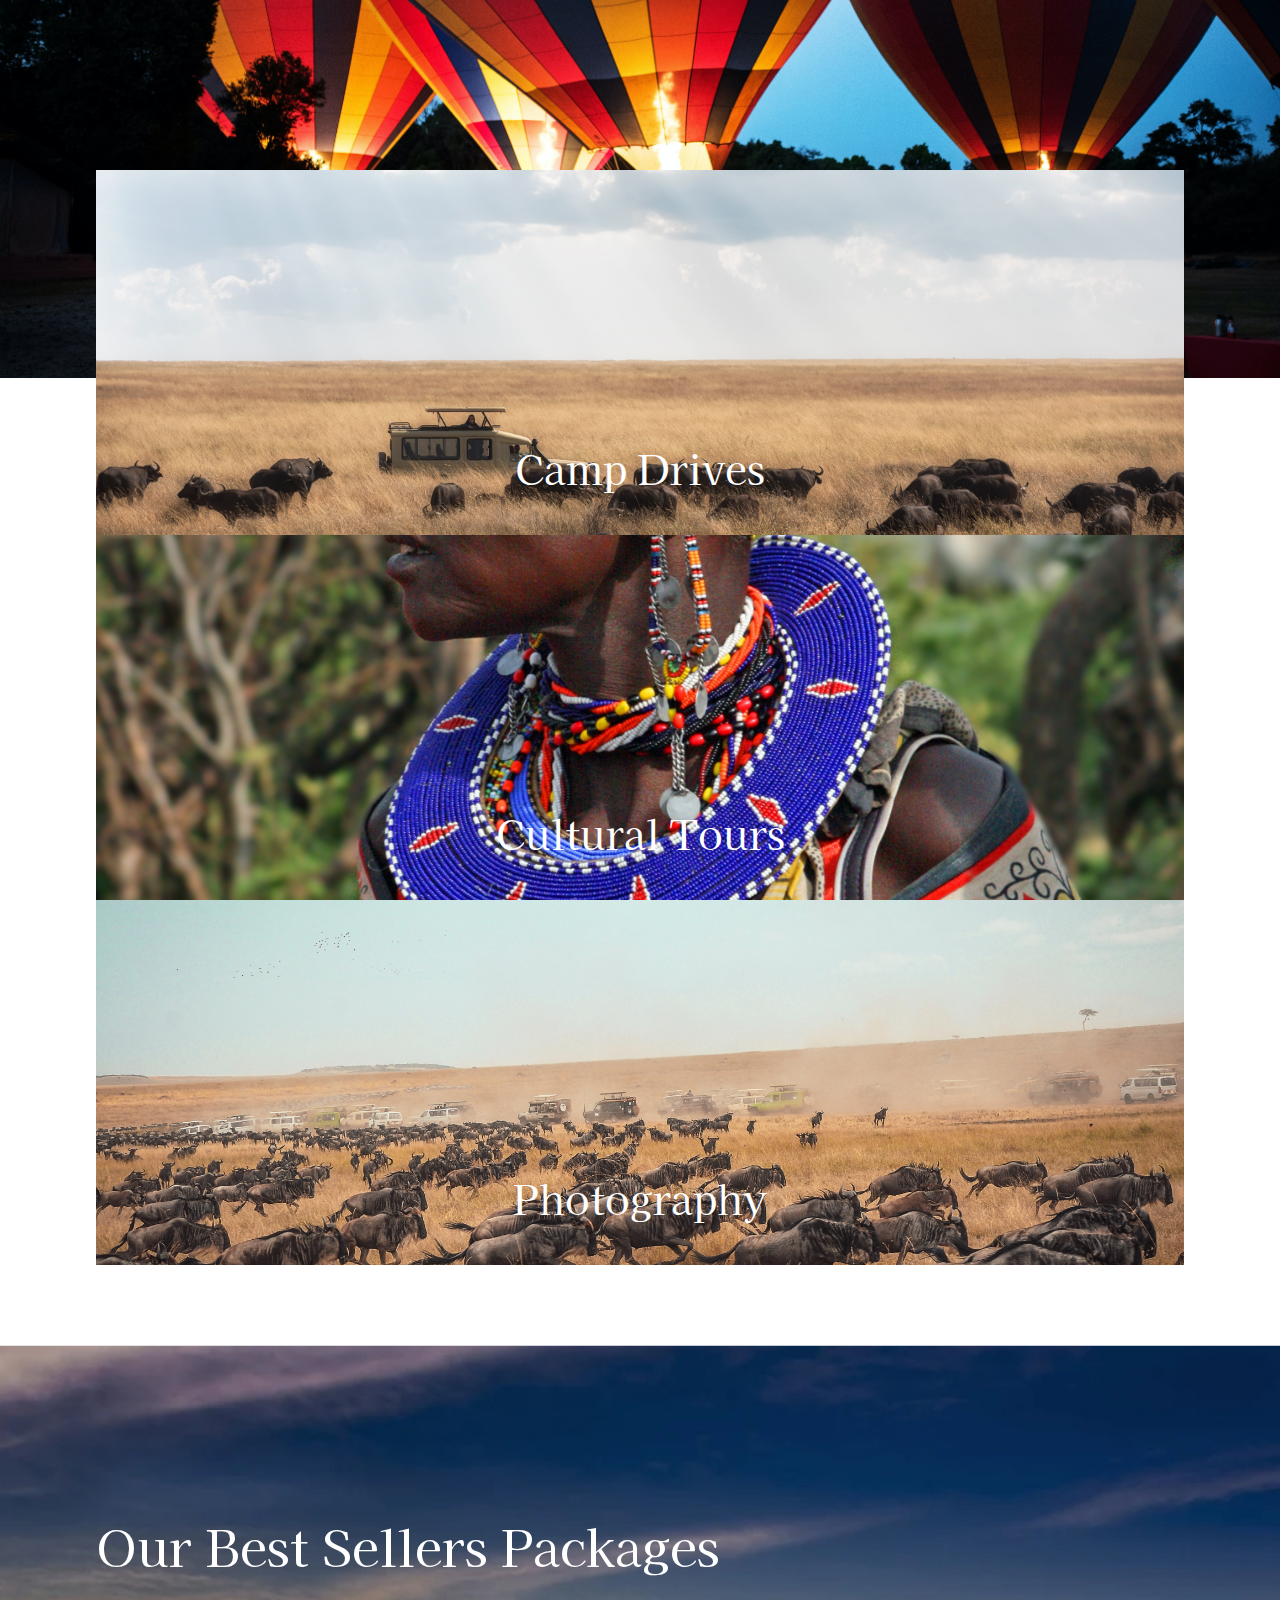
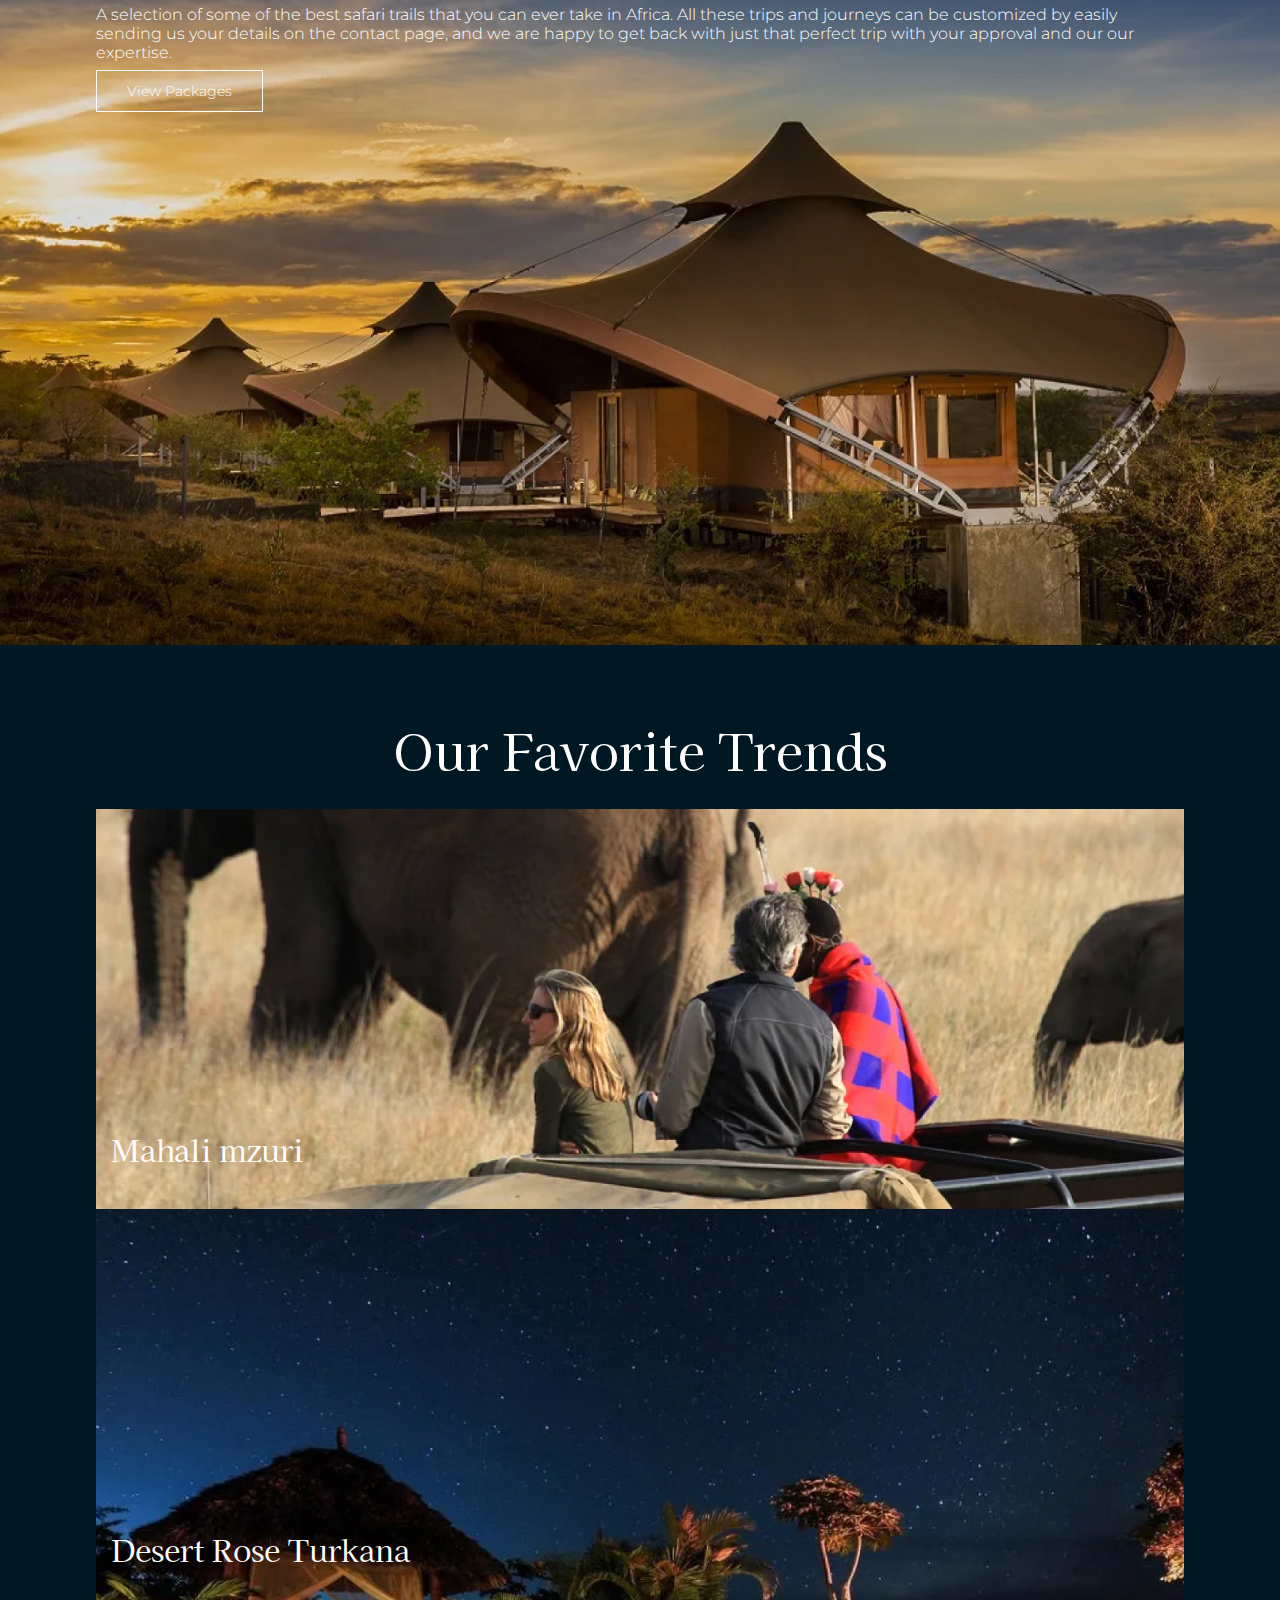
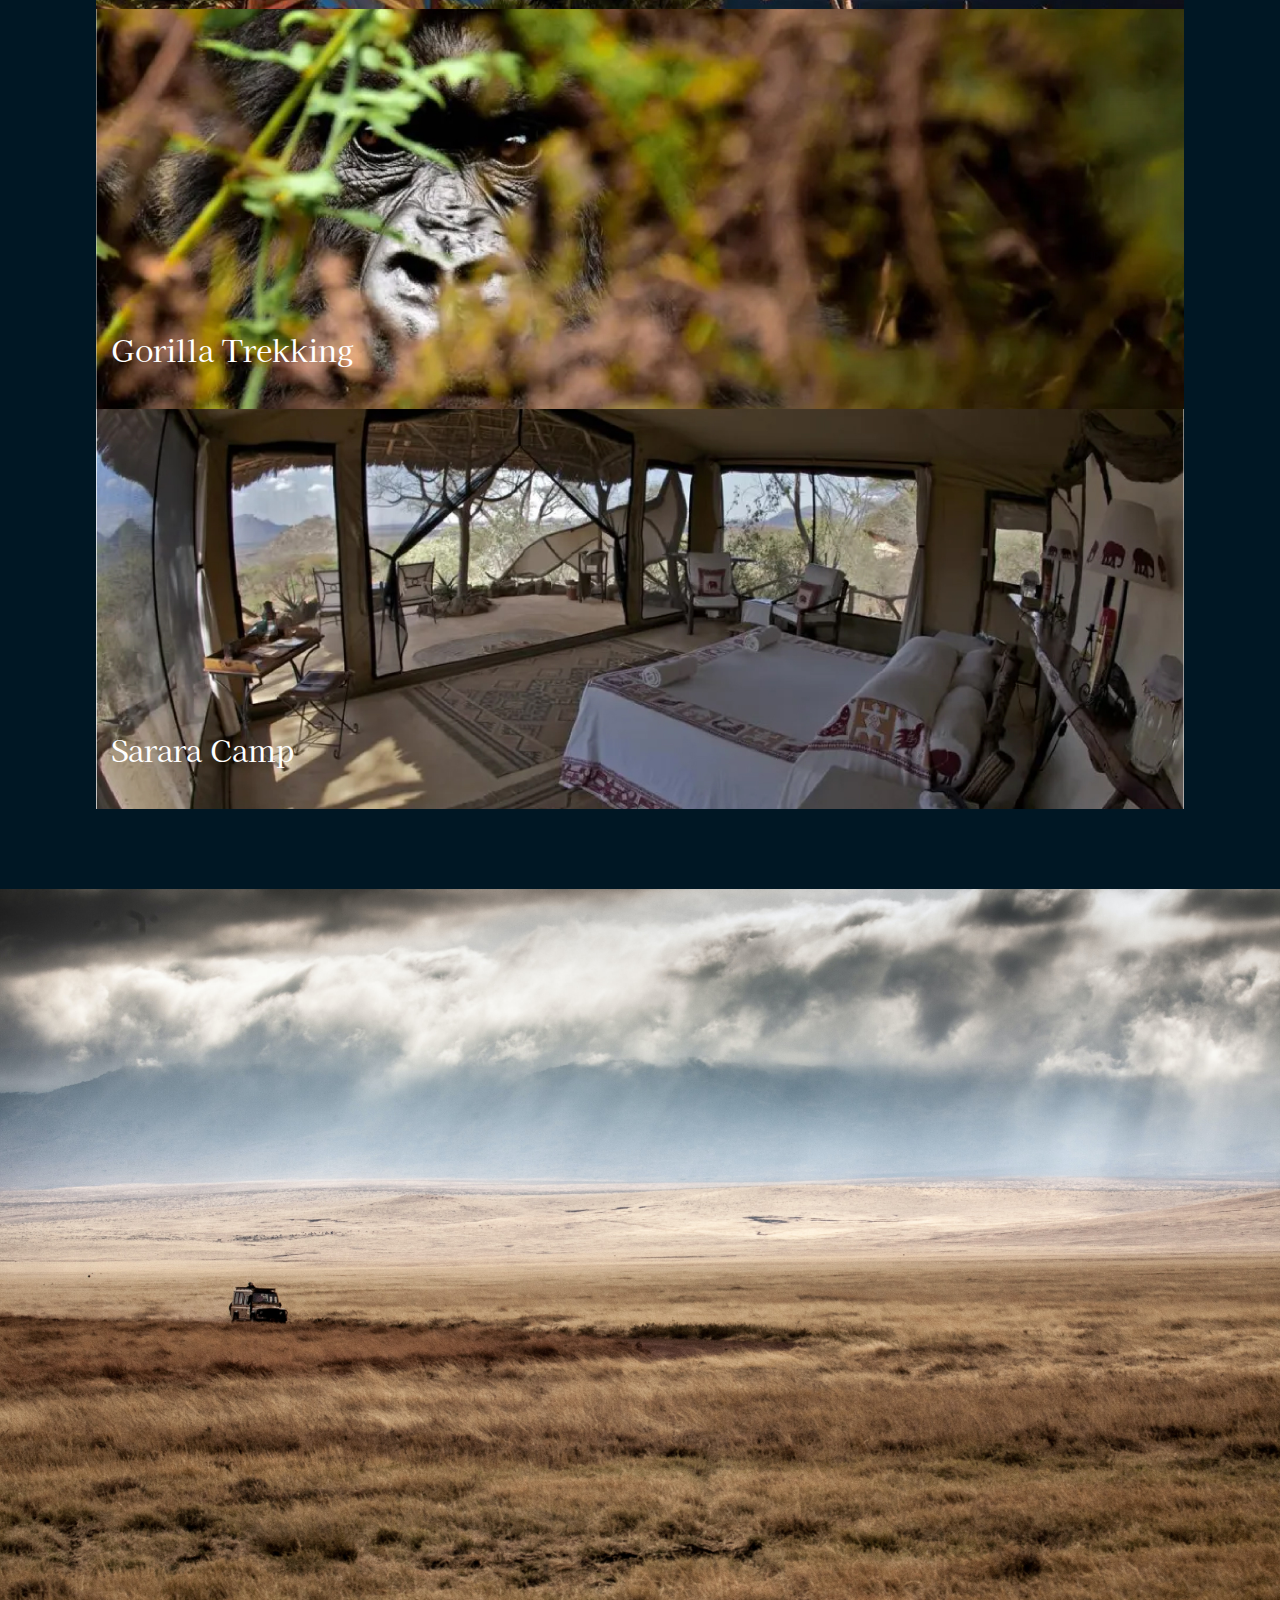
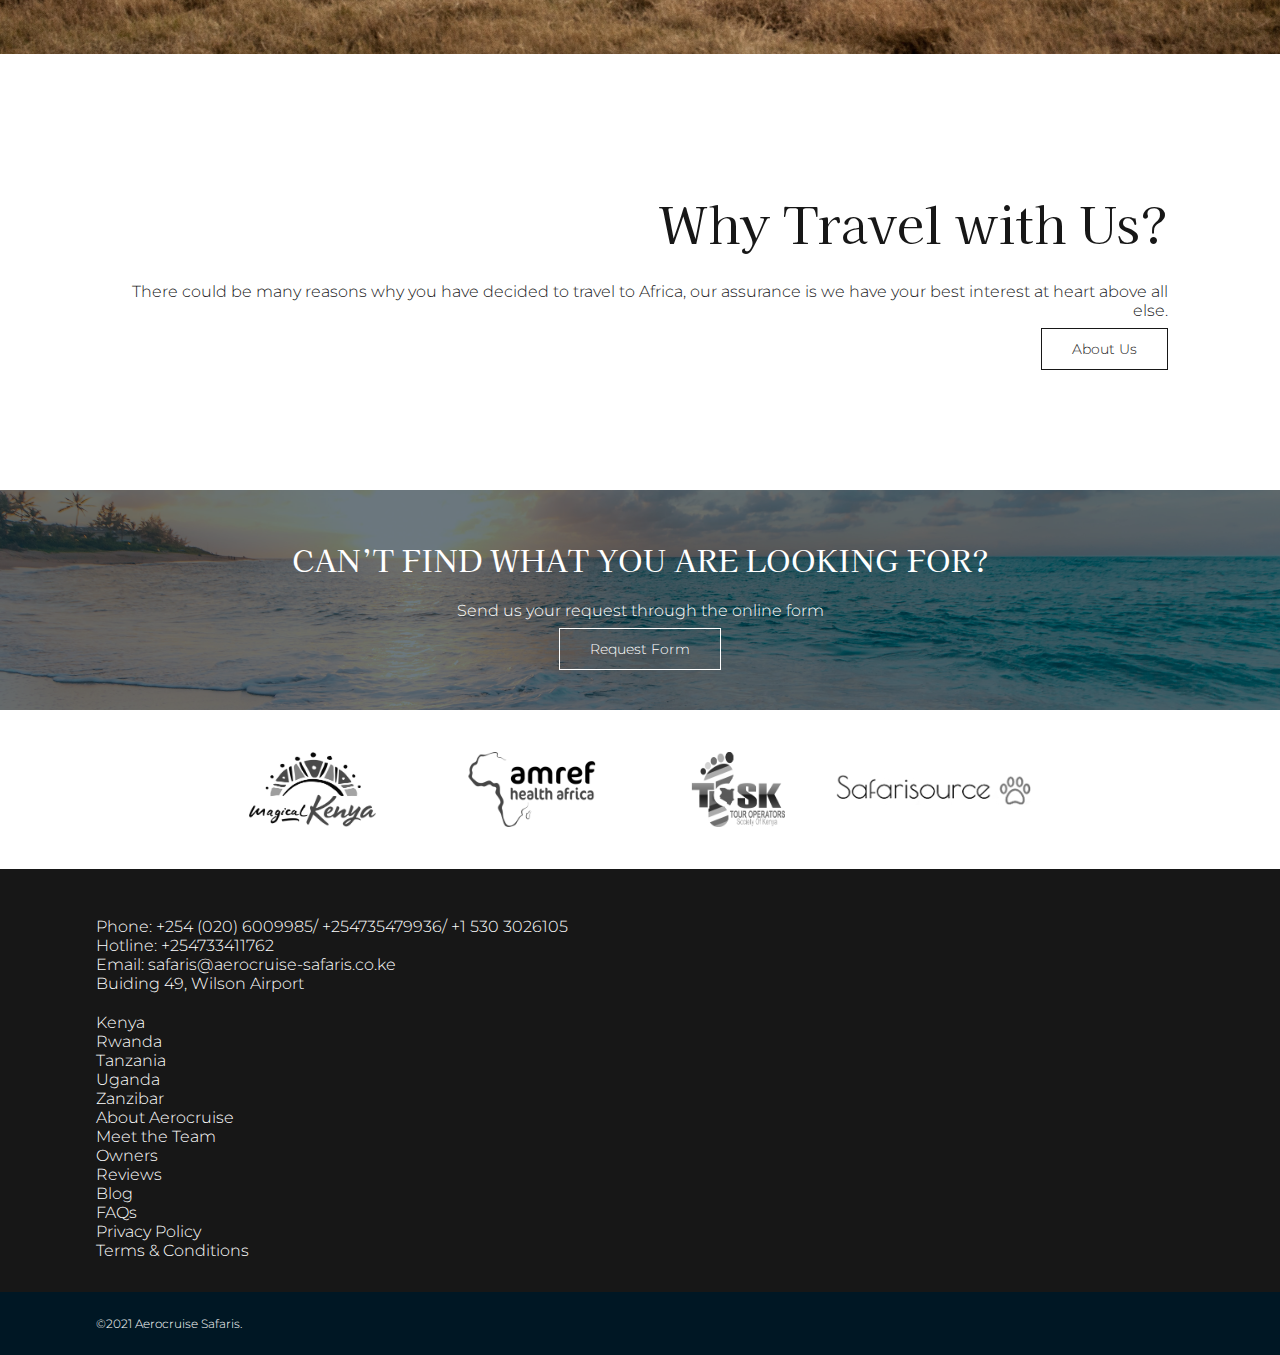
==== commit 8c24d81d: "edited index fixed background css" ====
--- a/index.html
+++ b/index.html
@@ -8,8 +8,8 @@
     <link rel="preconnect" href="https://fonts.gstatic.com" crossorigin>
     <link href="https://fonts.googleapis.com/css2?family=Kaisei+HarunoUmi&family=Montserrat:wght@300;400;700&display=swap" rel="stylesheet">
     <link href="https://cdn.jsdelivr.net/npm/bootstrap@5.1.3/dist/css/bootstrap.min.css" rel="stylesheet" integrity="sha384-1BmE4kWBq78iYhFldvKuhfTAU6auU8tT94WrHftjDbrCEXSU1oBoqyl2QvZ6jIW3" crossorigin="anonymous">
-    <link href="/assets/css/font-awesome.min.css" rel="stylesheet">
-    <link href="/assets/css/style.css" rel="stylesheet">
+    <link href="assets/css/font-awesome.min.css" rel="stylesheet">
+    <link href="assets/css/style.css" rel="stylesheet">
     <title>Aerocruise: Home</title>
 </head>
 <body class="home">
@@ -29,7 +29,7 @@
                         <li><a href="#">BLOG</a></li>
                     </ul>
                 </div>
-                <nav>
+                <nav class="cssmenu">
                     <ul>
                         <li><a href="#">DISCOVER AFRICA</a></li>
                         <li><a href="#">SAFARIS & CAMPS</a></li>
@@ -167,7 +167,7 @@
             </div>
         </div>
     </div>
-    <div class="container12 helpbar" style="background:url(assets/images/img10.jpg) no-repeat fixed center; background-size: cover !important;">
+    <div class="container12 helpbar" style="background:url(assets/images/img10.jpg) no-repeat center; background-size: cover !important;">
         <article>
             <div class="row justify-content-center cont">
                 <div class="col-md-10 aligncenter">
--- a/assets/css/style.css
+++ b/assets/css/style.css
@@ -362,10 +362,23 @@
 
 .about {margin-bottom: 3em;  margin-top: -3em; color: #fff;}
 
+.inner .about{color:inherit; margin-top: 2em;}
+
+.meettheteam .intro{margin-bottom:2em;}
+.meettheteam .leadcont{padding:3em; font-size:16px;}
+.meettheteam .leadcont h3{font-family: 'Montserrat', sans-serif; color:#6D6E71; font-weight:300; font-size:34px;}
+.meettheteam .leadcont h3 span{color:#171717 !important;}
+.meettheteam .otherlead{padding:5em 0px 3em 0px;}
+.meettheteam .leadbx{text-align: center;}
+.meettheteam .leadbx .leadimg{height:230px; width:230px; border-radius:200px; border:7px solid #efefef; margin:0px auto;}
+.meettheteam .leadbx h4{font-family: 'Montserrat', sans-serif; font-size:26px; margin-bottom:0px; padding-bottom:0px;}
+
 .experiences .expimg{height: 75vh; padding-top: 3em; color:#fff;}
 .experiences .expcont{margin: -13em 0px 5em 0px;}
 .experiences .expcont .imgbx{height: 365px; position:relative}
 .experiences .expcont .imgbx .cont{position:absolute; left:0px; bottom:1em; width:100%; text-align:center; color:#fff;}
+
+.ourserv{height: 85vh; padding-top: 9em; color:#fff;}
 
 .bestseller{position:relative; height:100vh; padding-top:9em; color:#fff;}
 
@@ -522,6 +535,8 @@
 .about .cont { padding: 1.5em;}
 .about .aboutimg {width: 100%; height: 300px;}
 
+
+
 .whatwedo { min-height: 107vh;}
 
 .whatwedo .imgbox { width: 100%; height: 33vh;}
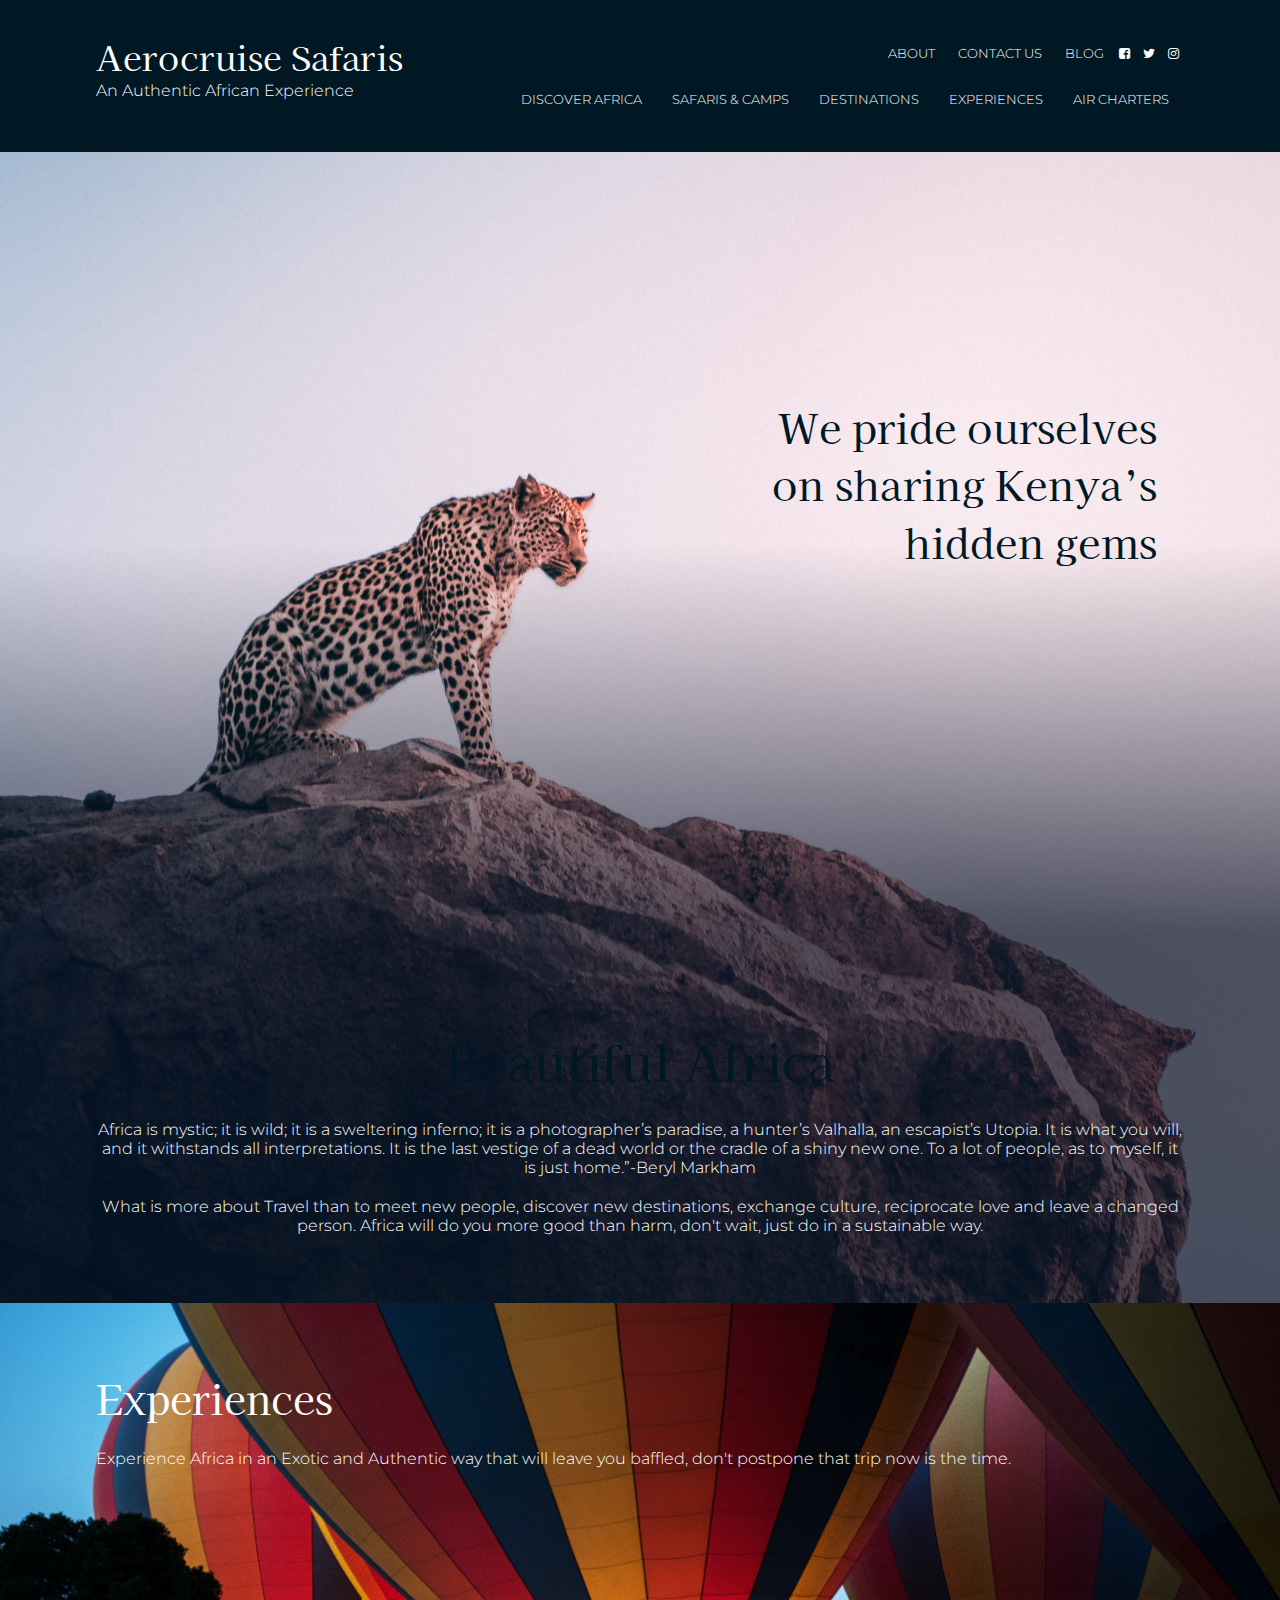
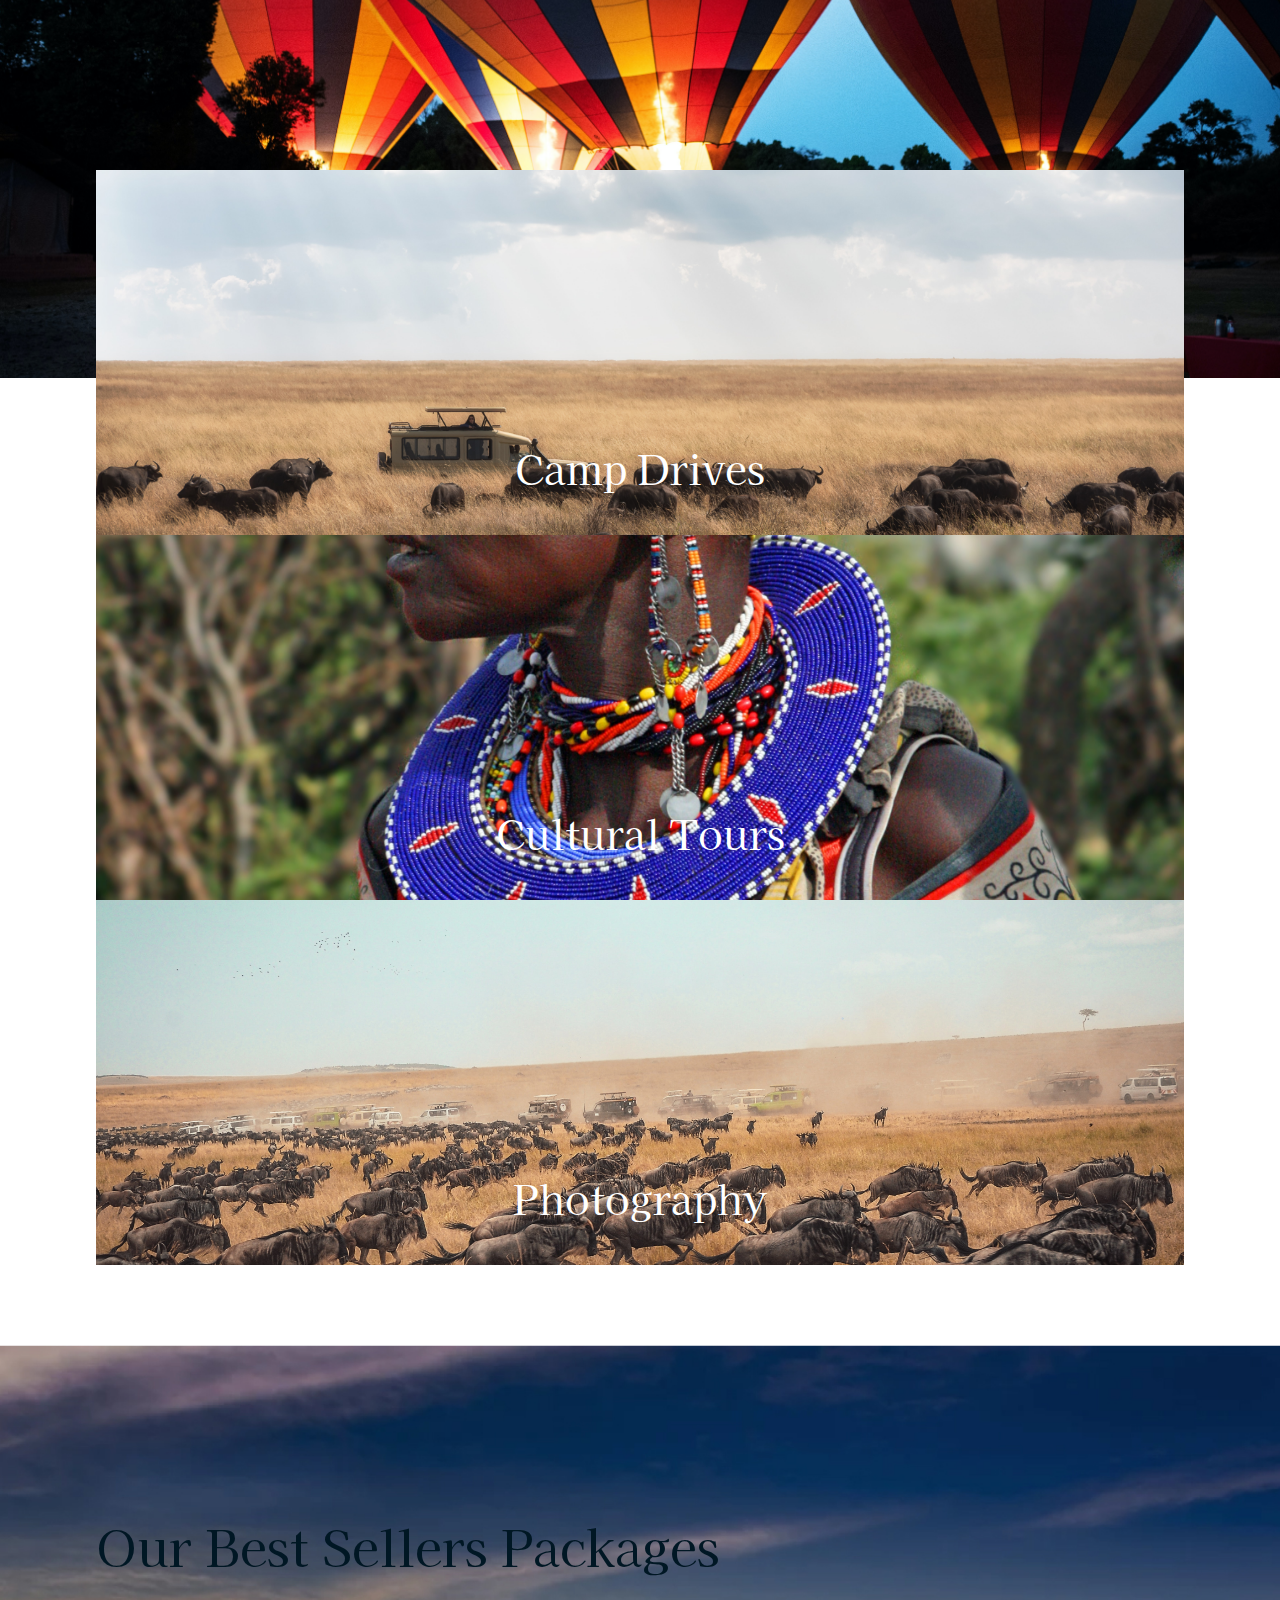
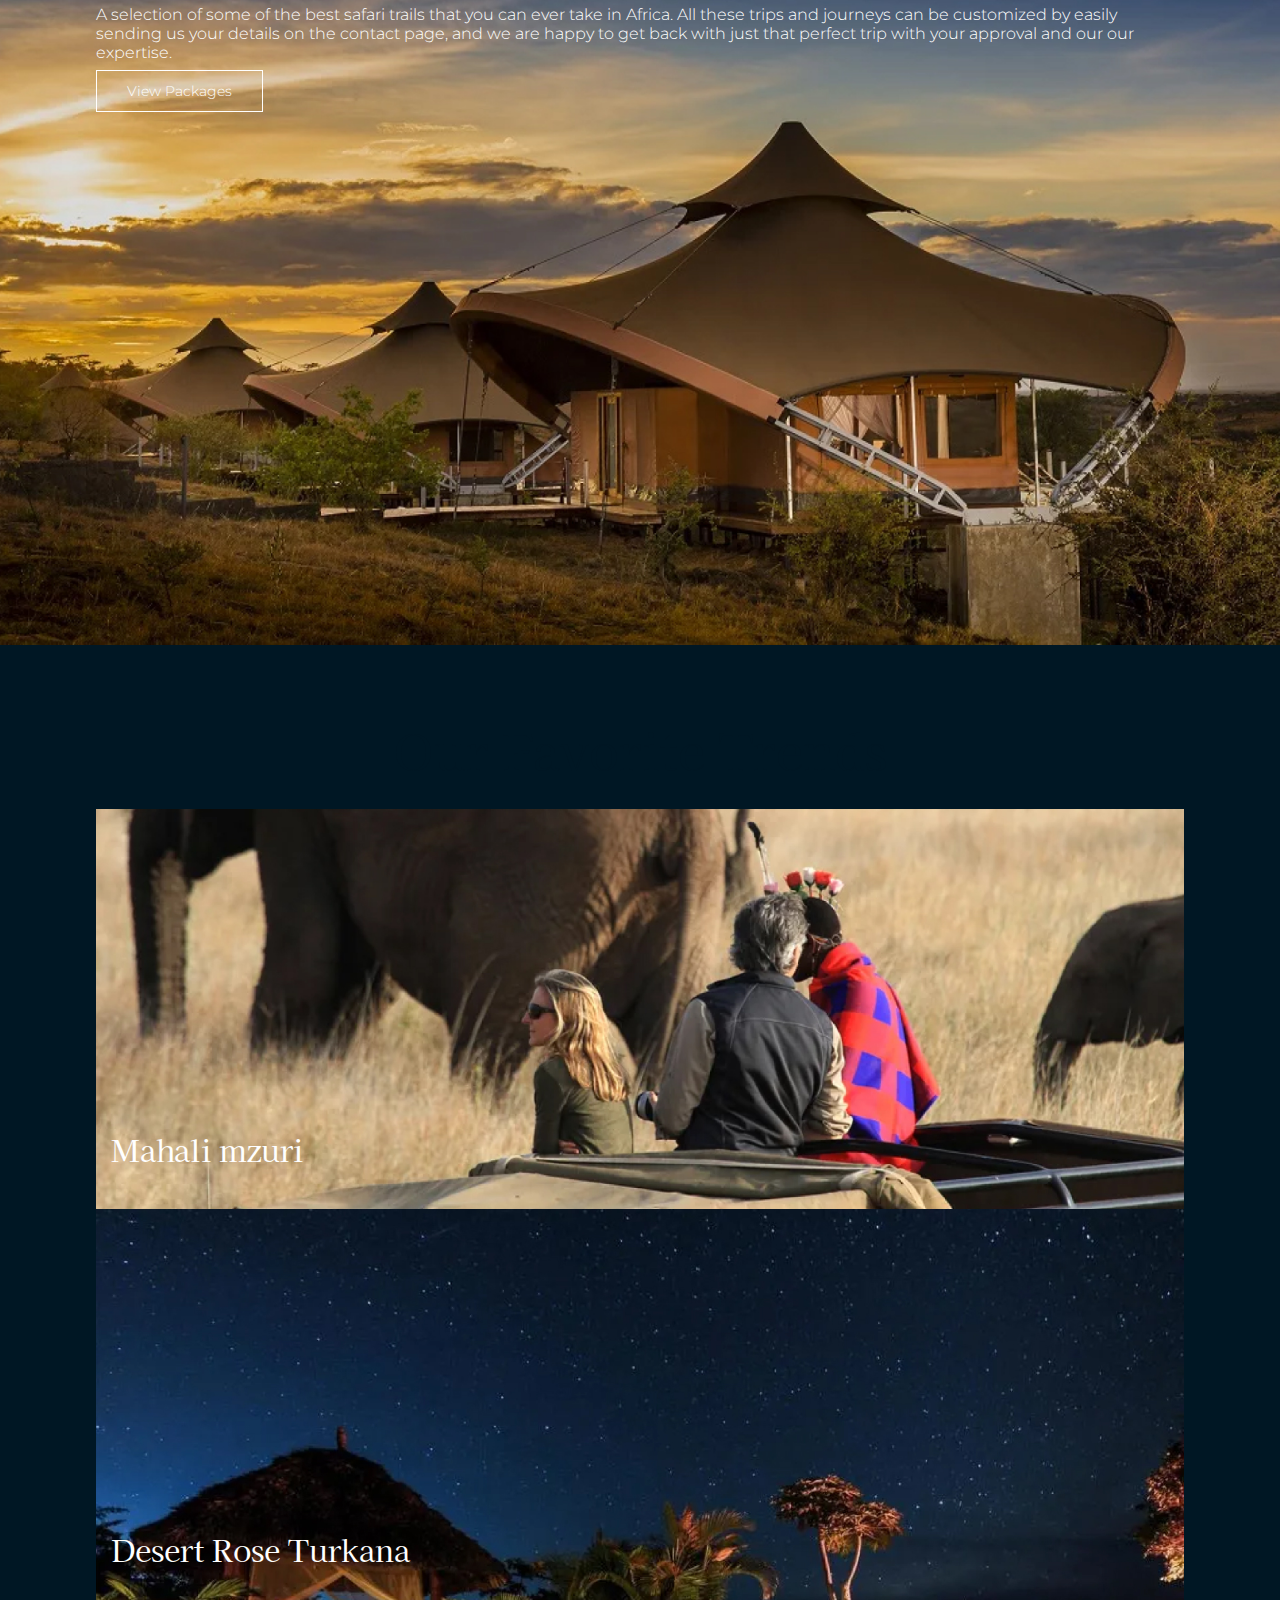
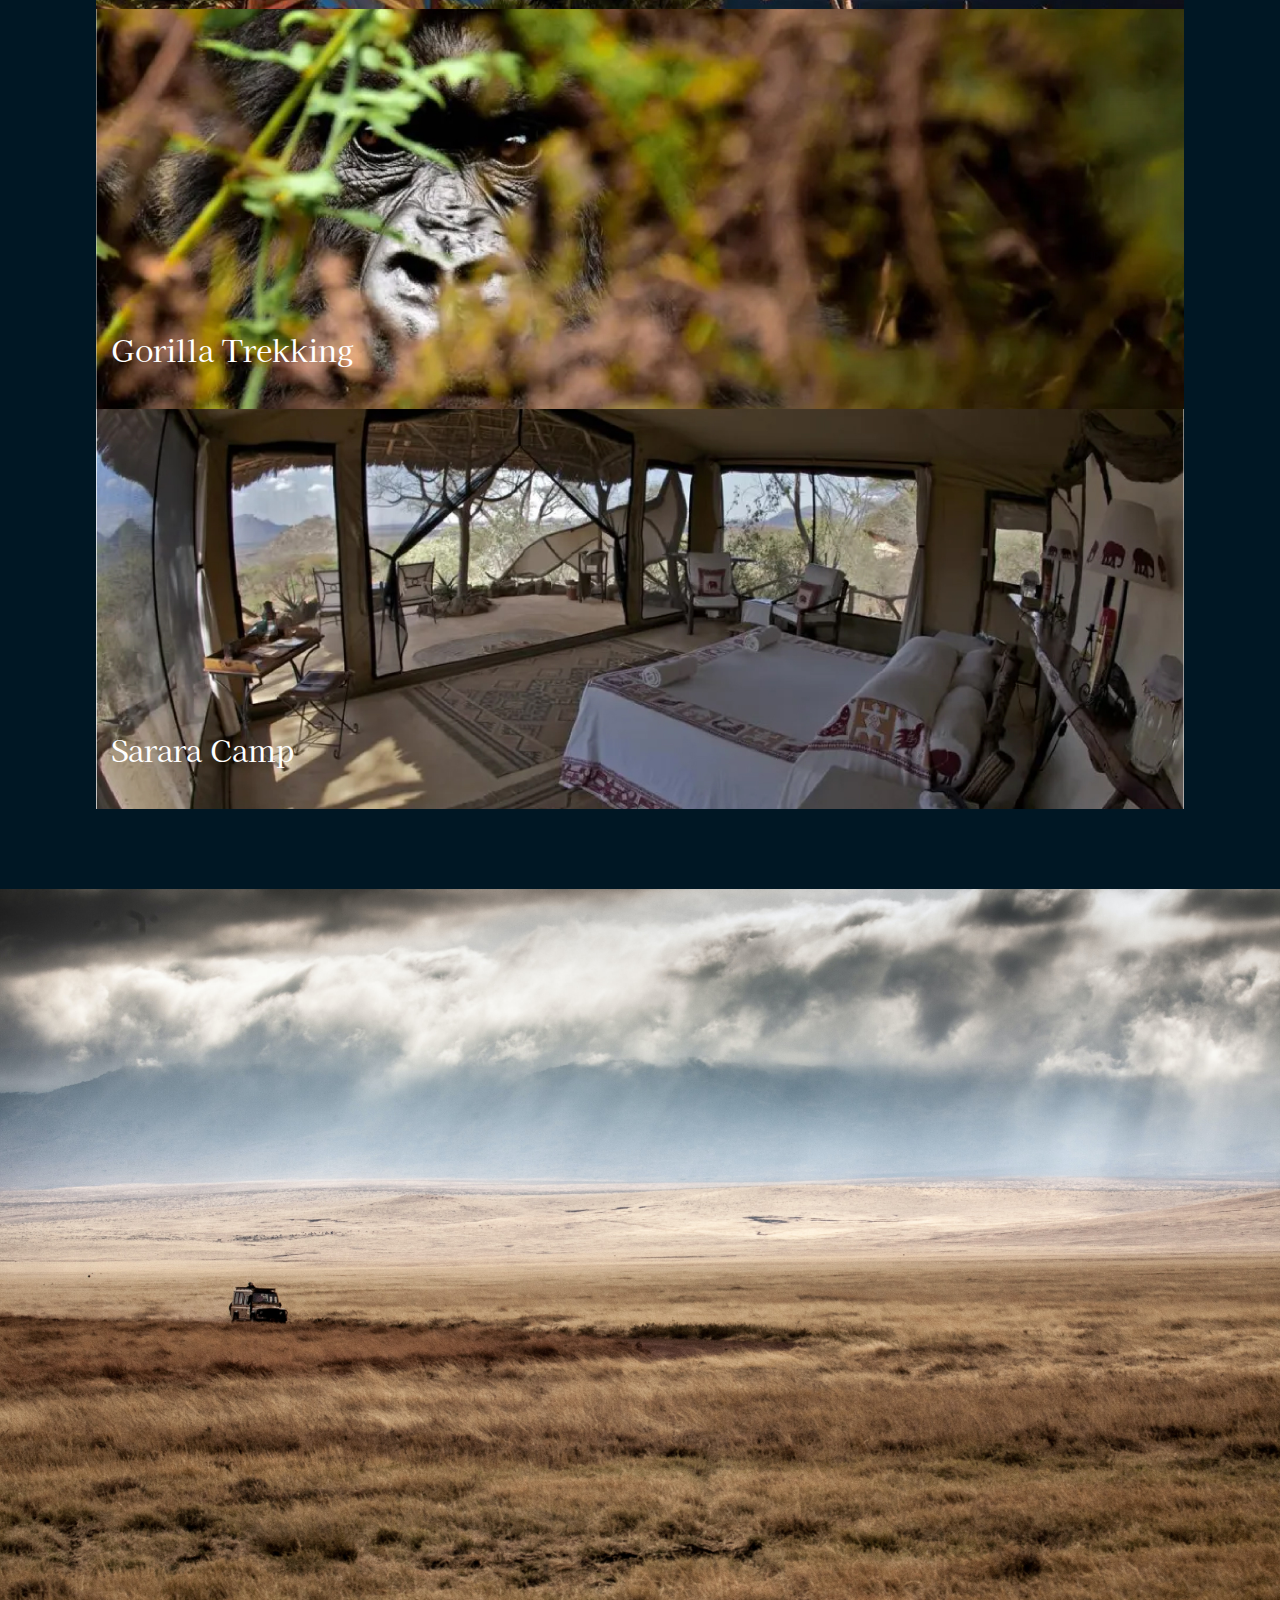
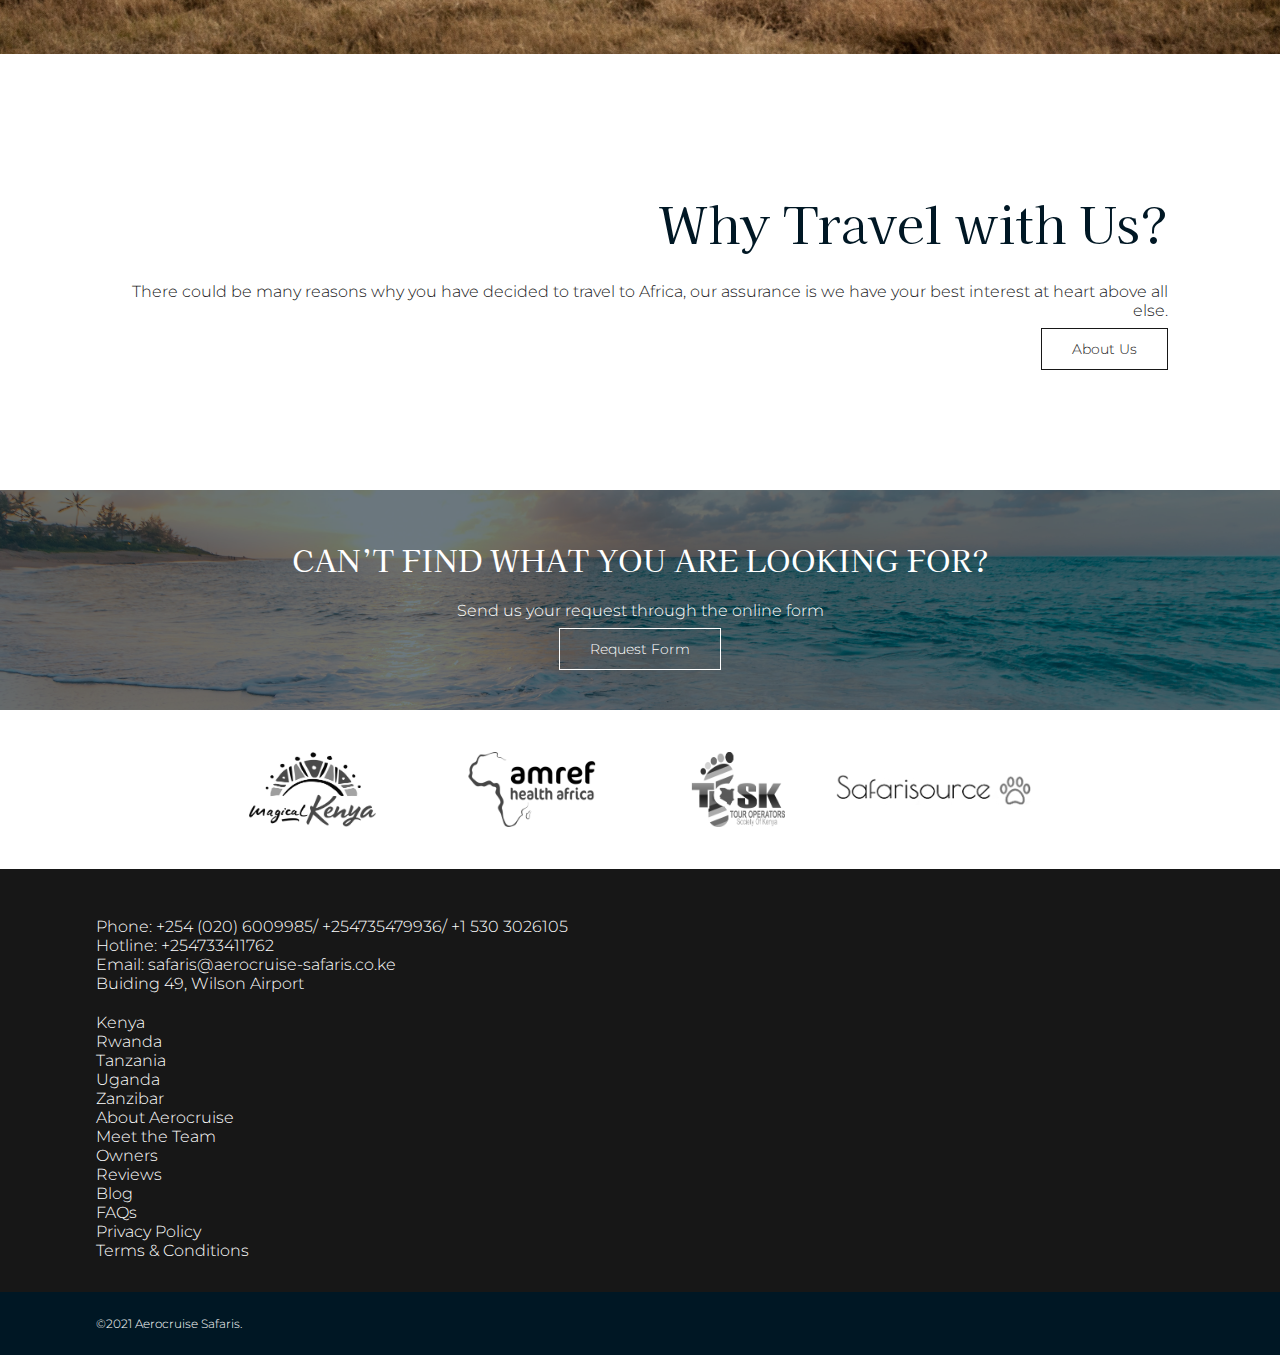
==== commit 8bbbe32e: "added two new templates with javascripts" ====
--- a/index.html
+++ b/index.html
@@ -104,8 +104,6 @@
                 </div>
             </div>
         </article>
-        </div>
-        
     </div>
     <div class="container12 bestseller" style="background:url(assets/images/img4.jpg) no-repeat center; background-size: cover !important;">
         <article>
--- a/assets/css/style.css
+++ b/assets/css/style.css
@@ -118,6 +118,7 @@
 h2 {
     font-size: 50px;
 	padding: 20px 0px 24px 0px;
+    color:#001724;
 }
 h3 {
     font-size: 40px;
@@ -351,18 +352,19 @@
 .banner .bannerimg .bannercap h2{ font-size: 22px;}
 
 
-.inner .banner{height: 365px; margin-bottom:3em; position:relative;}
-.inner .banner .bannerimg:before{content: ""; position: absolute; width: 100%; height: 100%;  top: 0px;  left: 0; background: rgb(140,0,6);
-background: linear-gradient(180deg, rgba(140,0,6,0.40940126050420167) 24%, rgba(140,0,6,0.03405112044817926) 69%);}
-.inner .banner .bannerimg{height: 100%;}
+.inner .banner{margin-bottom:3em; position:relative;}
+.inner .banner .bannerimg:before{content: ""; position: absolute; width: 100%; height: 100%;  top: 0px;  left: 0; }
+.inner .banner .bannerimg{height: 77vh;}
 .inner .banner .bannercap{left: 7em; top: 7em;}
 .inner .banner .title{position: absolute;  bottom: 2em; color: #171717; padding: 20px; background-color: #ffffffc2;}
-.inner .banner .bannertitle{position: relative; height: 250px;}
+.inner .banner .bannertitle{position: relative;  text-align: center;  margin-top: 14em;}
 .inner .banner .bannertitle h2{color:#fff;}
 
 .about {margin-bottom: 3em;  margin-top: -3em; color: #fff;}
 
 .inner .about{color:inherit; margin-top: 2em;}
+
+.inner .pagecont{padding-bottom: 3em;}
 
 .meettheteam .intro{margin-bottom:2em;}
 .meettheteam .leadcont{padding:3em; font-size:16px;}
@@ -378,9 +380,17 @@
 .experiences .expcont .imgbx{height: 365px; position:relative}
 .experiences .expcont .imgbx .cont{position:absolute; left:0px; bottom:1em; width:100%; text-align:center; color:#fff;}
 
-.ourserv{height: 85vh; padding-top: 9em; color:#fff;}
+.inner .experiences{text-align: center; }
+.inner .experiences .expcont { margin: 2em 0px 3em 0px;}
+
+.ourserv{height: 85vh; padding-top: 9em; font-weight: 400;}
+.ourserv .morebtn{border-color: #171717; color:#171717 !important;}
 
 .bestseller{position:relative; height:100vh; padding-top:9em; color:#fff;}
+
+.inner .bestseller{ padding-top:0; color:#171717; background-color: #efefef; height: auto;}
+.inner .bestseller .imgbx{height:75vh;}
+.inner .bestseller .cont{padding: 4em 7em 0px 0px;}
 
 .trends{background-color: #001724; color: #fff;  padding: 3em 0px 5em 0px;}
 .trends .imgbx{height:400px; position:relative;}
@@ -389,6 +399,9 @@
 
 .travelwithus .imgbx{height:85vh;}
 .travelwithus .cont{text-align: right; padding: 7em;}
+
+.destinations .destimg{height: 75vh; position:relative;}
+.destinations .destimg .destibx{position: absolute; height: 100%; width: 500px; left: 6em; background-color: #000000c2; padding: 3em; color: #fff;}
 
 .helpbar{position:relative; padding:2em; color:#fff;}
 .helpbar:before{position:absolute; content: ""; height:100%; width:100%; left:0px; top:0px; background-color: #0017248c;}
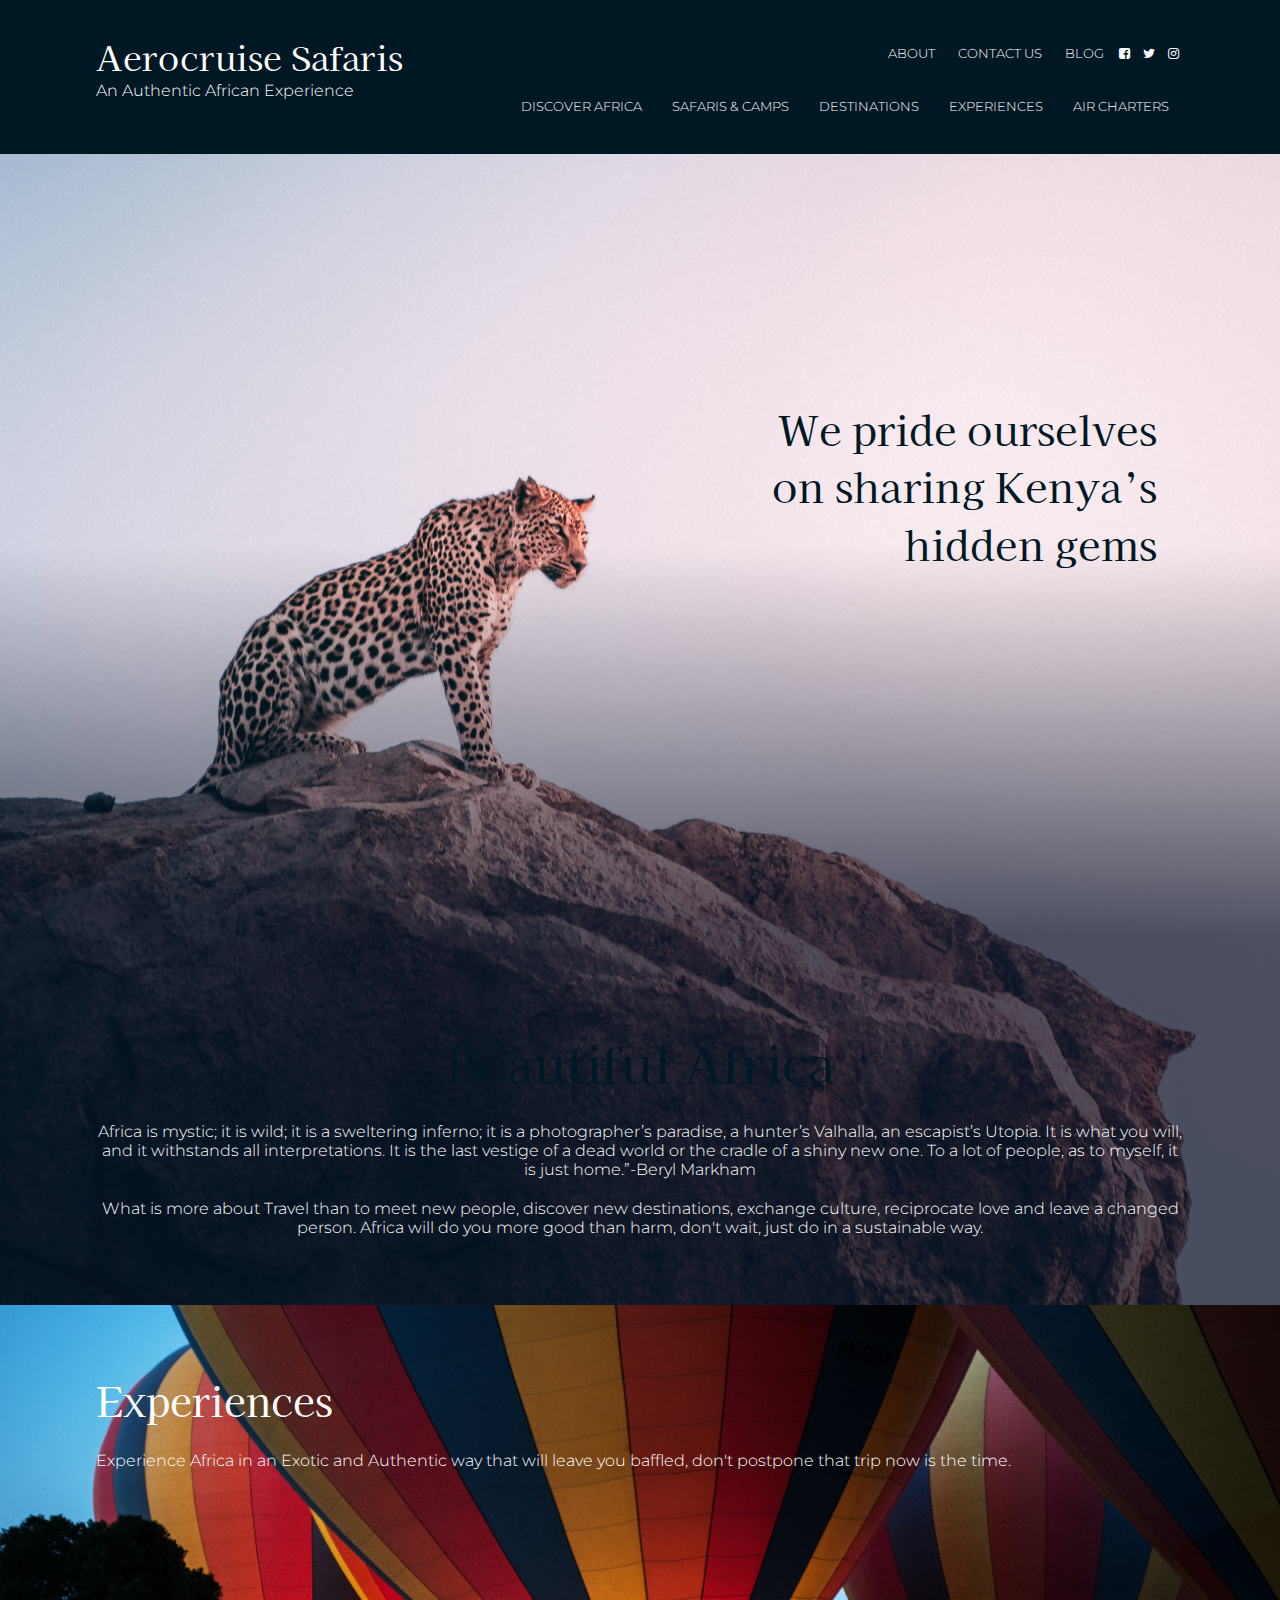
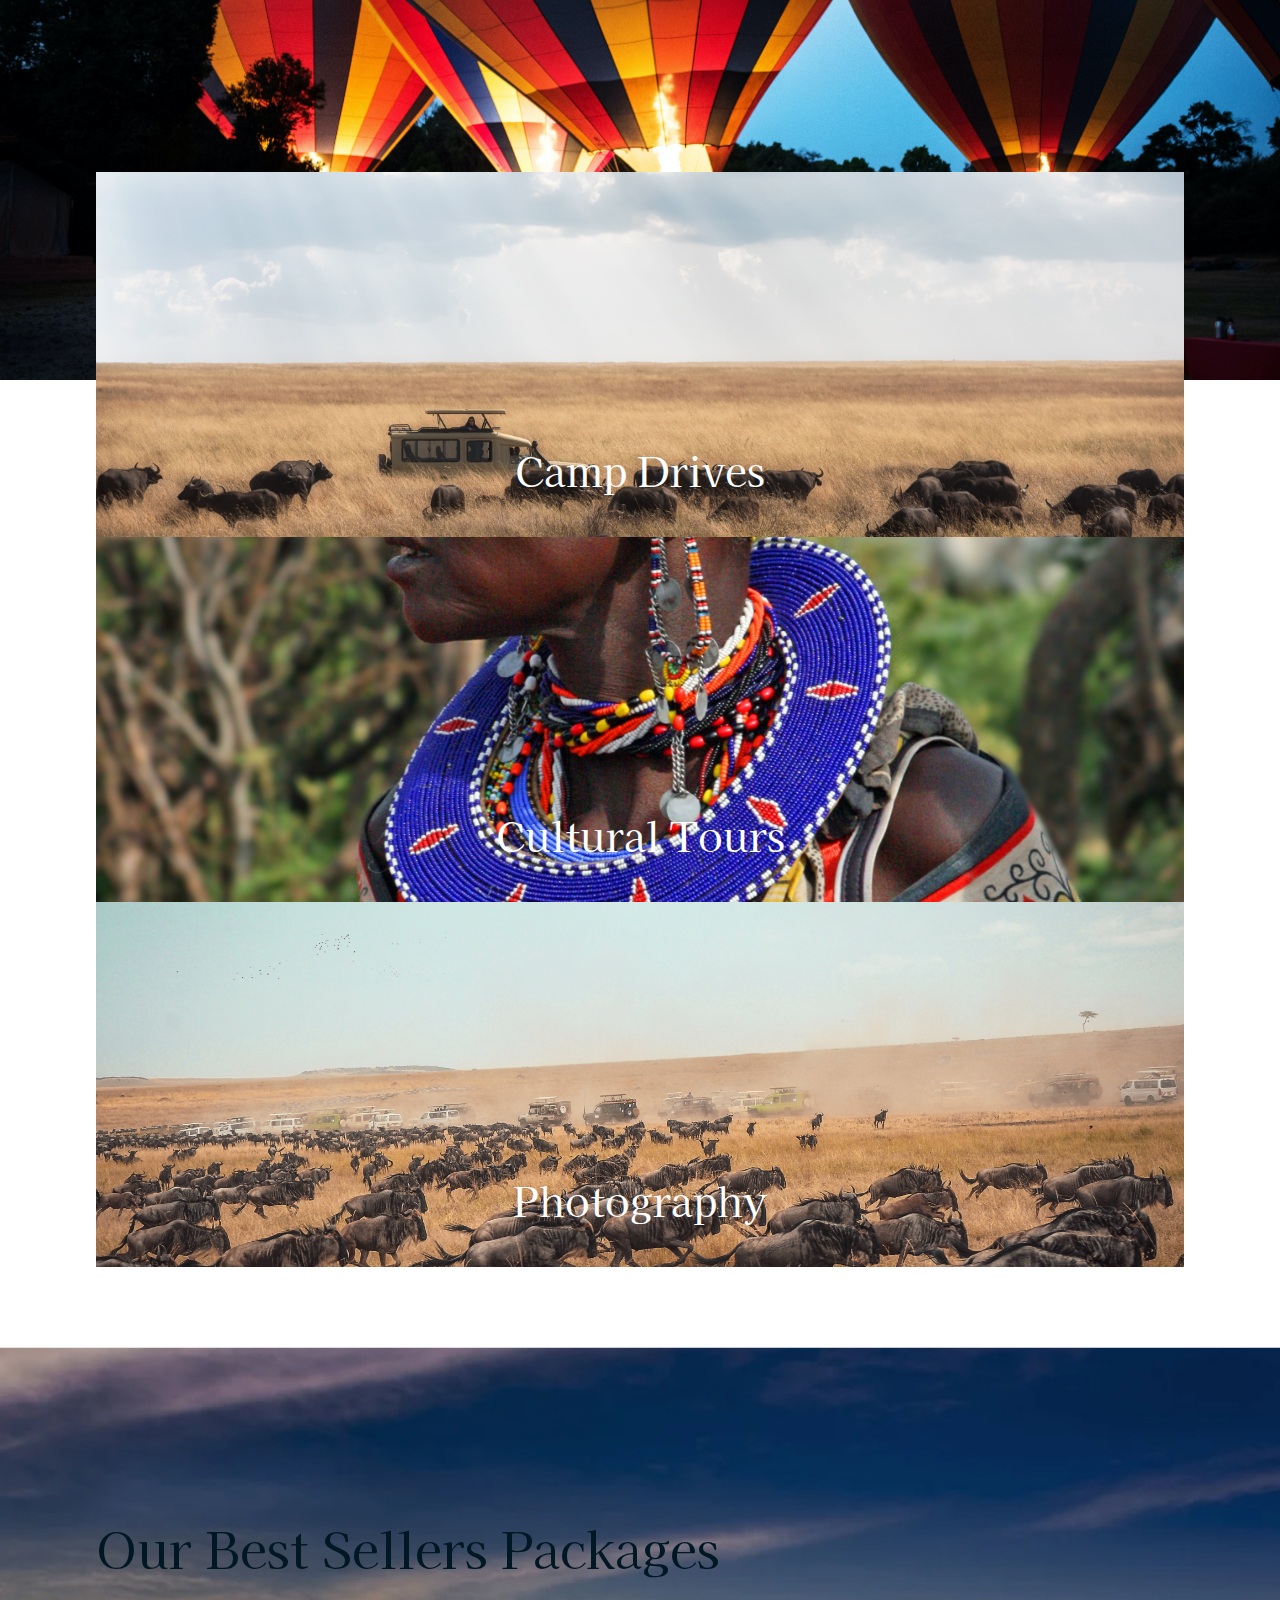
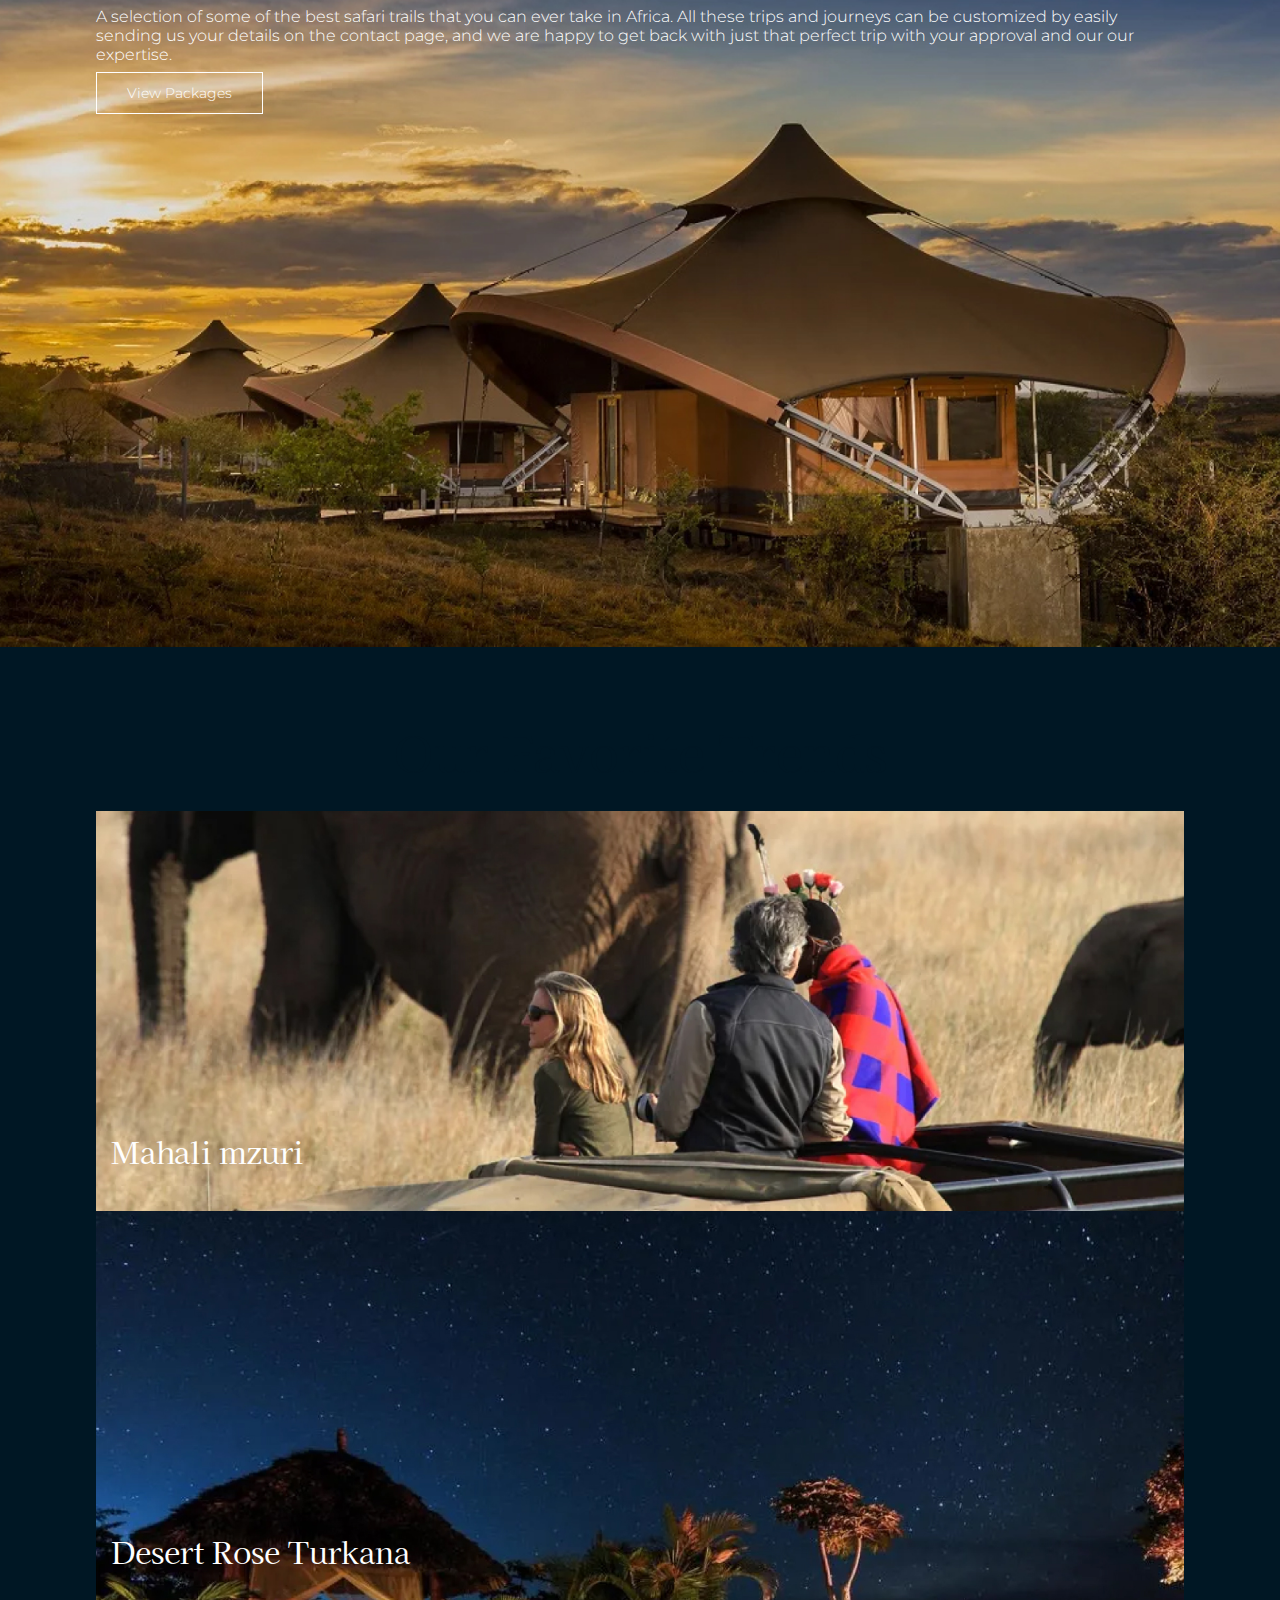
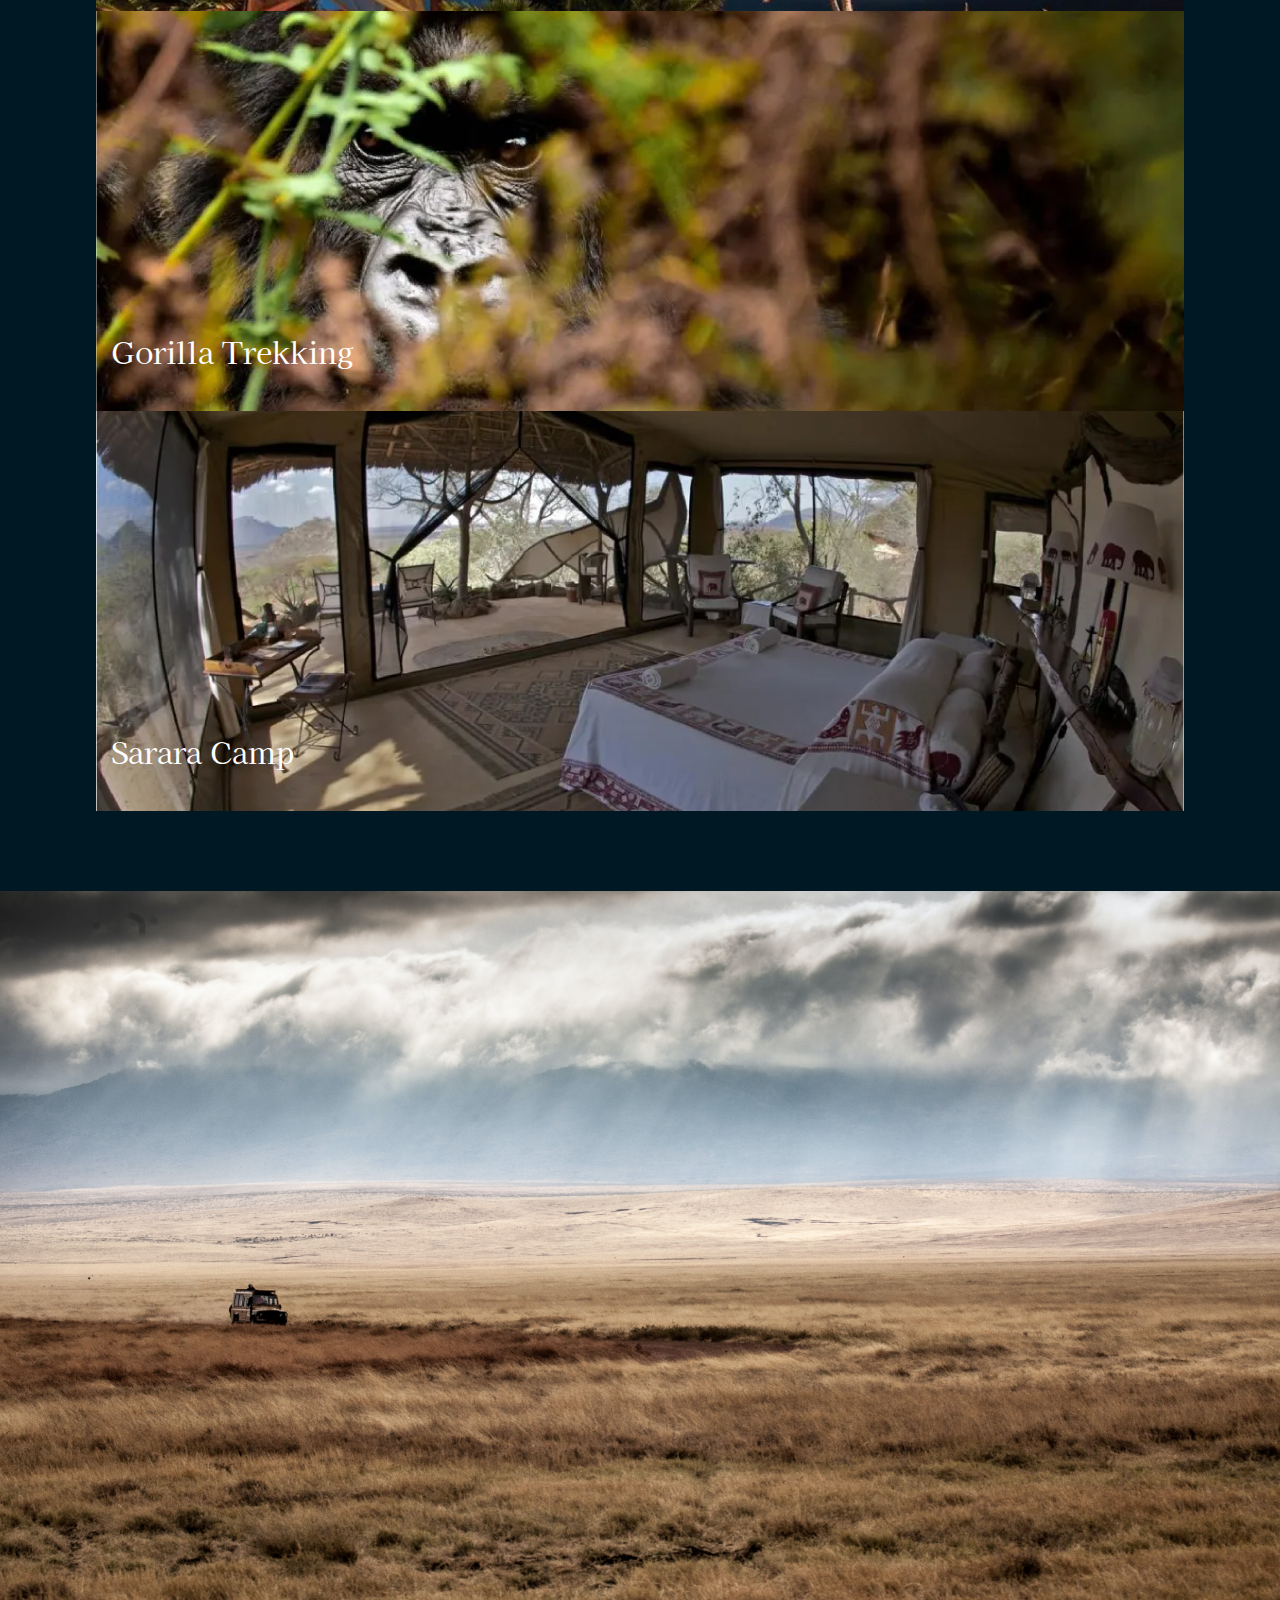
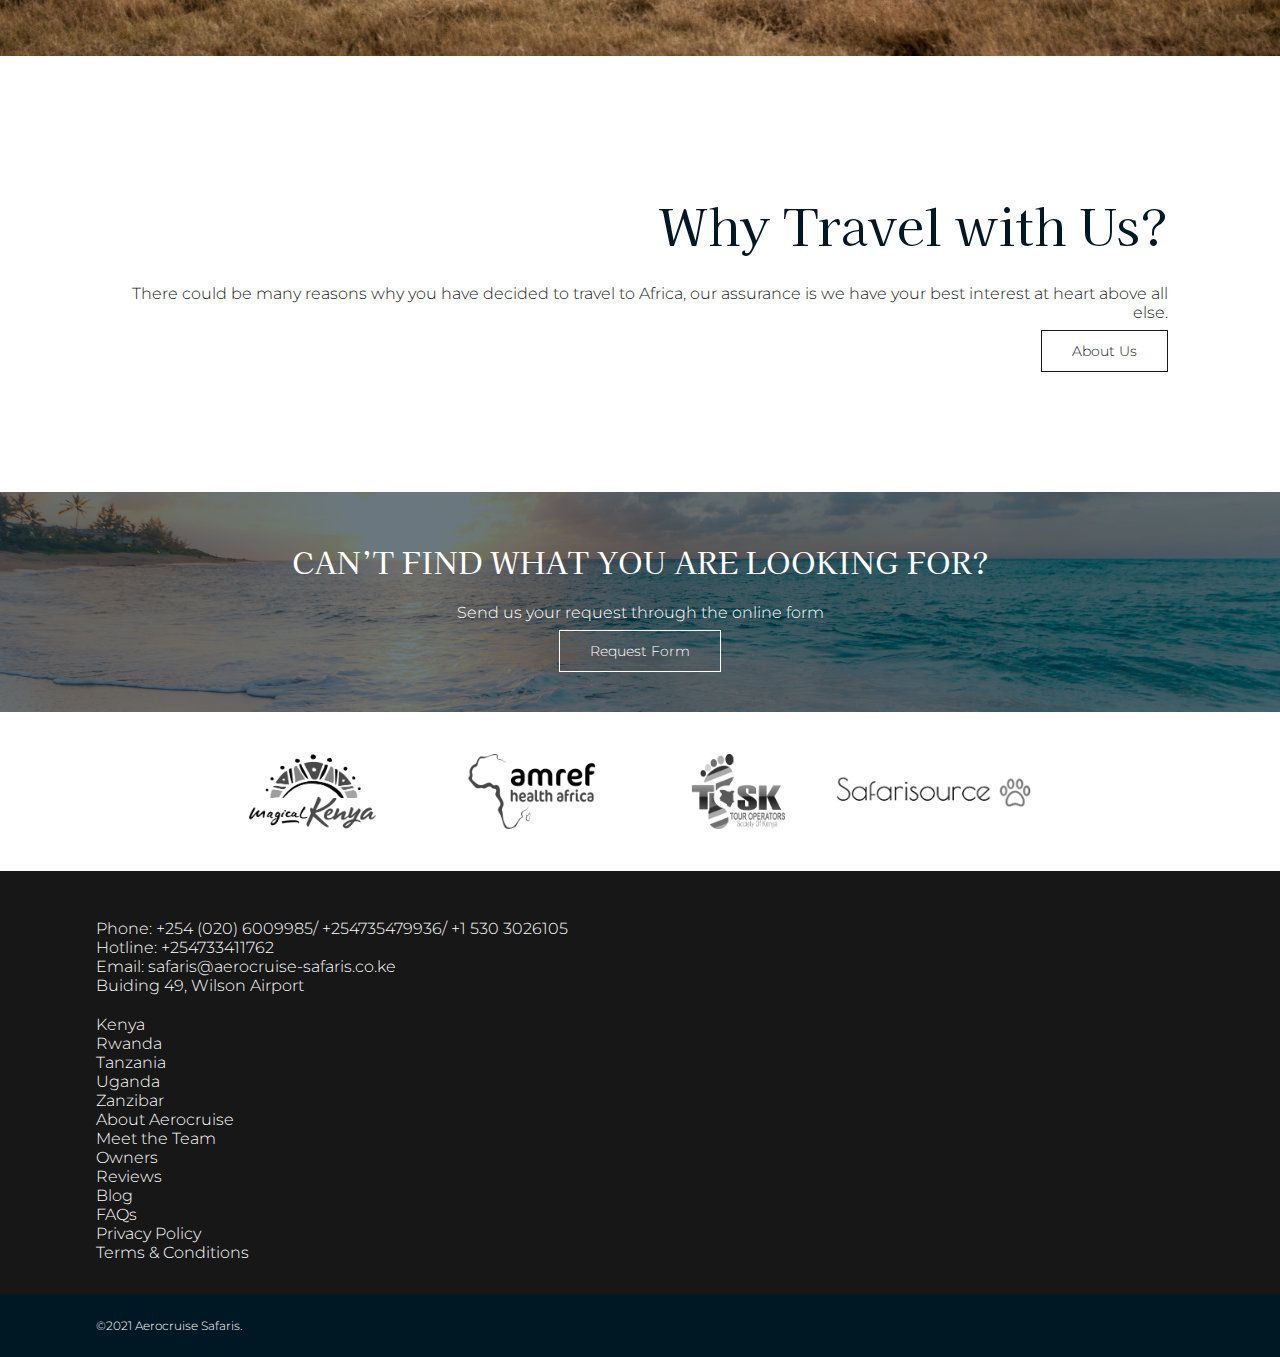
==== commit 04b7db43: "Responsive CSS added" ====
--- a/index.html
+++ b/index.html
@@ -1,5 +1,6 @@
 <html lang="en" class="">
 <head>
+    <title>Aerocruise: Home</title>
     <meta charset="UTF-8">
     <meta http-equiv="X-UA-Compatible" content="IE=edge">
     <meta name="viewport" content="width=device-width, initial-scale=1.0">
@@ -7,10 +8,12 @@
     <link rel="preconnect" href="https://fonts.googleapis.com">
     <link rel="preconnect" href="https://fonts.gstatic.com" crossorigin>
     <link href="https://fonts.googleapis.com/css2?family=Kaisei+HarunoUmi&family=Montserrat:wght@300;400;700&display=swap" rel="stylesheet">
-    <link href="https://cdn.jsdelivr.net/npm/bootstrap@5.1.3/dist/css/bootstrap.min.css" rel="stylesheet" integrity="sha384-1BmE4kWBq78iYhFldvKuhfTAU6auU8tT94WrHftjDbrCEXSU1oBoqyl2QvZ6jIW3" crossorigin="anonymous">
+    <link rel="stylesheet" href="https://cdn.jsdelivr.net/npm/bootstrap@4.6.1/dist/css/bootstrap.min.css" integrity="sha384-zCbKRCUGaJDkqS1kPbPd7TveP5iyJE0EjAuZQTgFLD2ylzuqKfdKlfG/eSrtxUkn" crossorigin="anonymous">
+    <link rel="stylesheet" href="assets/css/carousel.css">
     <link href="assets/css/font-awesome.min.css" rel="stylesheet">
+    <link rel="stylesheet" href="assets/css/menuscript.css">
     <link href="assets/css/style.css" rel="stylesheet">
-    <title>Aerocruise: Home</title>
+    
 </head>
 <body class="home">
     <header>
@@ -29,7 +32,7 @@
                         <li><a href="#">BLOG</a></li>
                     </ul>
                 </div>
-                <nav class="cssmenu">
+                <nav id="cssmenu">
                     <ul>
                         <li><a href="#">DISCOVER AFRICA</a></li>
                         <li><a href="#">SAFARIS & CAMPS</a></li>
@@ -236,5 +239,13 @@
             </article>
         </div>
     </footer>
+    <script src="assets/js/jquery.min.js"></script>
+    <script src="https://maxcdn.bootstrapcdn.com/bootstrap/4.5.2/js/bootstrap.min.js"></script>
+    <script src="assets/js/menuscript.js"></script>
+    <script>
+        $(document).ready(function(){
+            $('#my-carousel').on('slid.bs.carousel', function() { });
+        });
+    </script>
 </body>
 </html>--- a/assets/css/carousel.css
+++ b/assets/css/carousel.css
@@ -0,0 +1,197 @@
+// Notes on the classes:
+//
+// 1. .carousel.pointer-event should ideally be pan-y (to allow for users to scroll vertically)
+//    even when their scroll action started on a carousel, but for compatibility (with Firefox)
+//    we're preventing all actions instead
+// 2. The .carousel-item-left and .carousel-item-right is used to indicate where
+//    the active slide is heading.
+// 3. .active.carousel-item is the current slide.
+// 4. .active.carousel-item-left and .active.carousel-item-right is the current
+//    slide in its in-transition state. Only one of these occurs at a time.
+// 5. .carousel-item-next.carousel-item-left and .carousel-item-prev.carousel-item-right
+//    is the upcoming slide in transition.
+
+.carousel {
+  position: relative;
+}
+
+.carousel.pointer-event {
+  touch-action: pan-y;
+}
+
+.carousel-inner {
+  position: relative;
+  width: 100%;
+  overflow: hidden;
+  @include clearfix();
+}
+
+.carousel-item {
+  position: relative;
+  display: none;
+  float: left;
+  width: 100%;
+  margin-right: -100%;
+  backface-visibility: hidden;
+  @include transition($carousel-transition);
+}
+
+.carousel-item.active,
+.carousel-item-next,
+.carousel-item-prev {
+  display: block;
+}
+
+.carousel-item-next:not(.carousel-item-left),
+.active.carousel-item-right {
+  transform: translateX(100%);
+}
+
+.carousel-item-prev:not(.carousel-item-right),
+.active.carousel-item-left {
+  transform: translateX(-100%);
+}
+
+
+//
+// Alternate transitions
+//
+
+.carousel-fade {
+  .carousel-item {
+    opacity: 0;
+    transition-property: opacity;
+    transform: none;
+  }
+
+  .carousel-item.active,
+  .carousel-item-next.carousel-item-left,
+  .carousel-item-prev.carousel-item-right {
+    z-index: 1;
+    opacity: 1;
+  }
+
+  .active.carousel-item-left,
+  .active.carousel-item-right {
+    z-index: 0;
+    opacity: 0;
+    @include transition(0s $carousel-transition-duration opacity);
+  }
+}
+
+
+//
+// Left/right controls for nav
+//
+
+.carousel-control-prev,
+.carousel-control-next {
+  position: absolute;
+  top: 0;
+  bottom: 0;
+  z-index: 1;
+  // Use flex for alignment (1-3)
+  display: flex; // 1. allow flex styles
+  align-items: center; // 2. vertically center contents
+  justify-content: center; // 3. horizontally center contents
+  width: $carousel-control-width;
+  color: $carousel-control-color;
+  text-align: center;
+  opacity: $carousel-control-opacity;
+  @include transition($carousel-control-transition);
+
+  // Hover/focus state
+  @include hover-focus {
+    color: $carousel-control-color;
+    text-decoration: none;
+    outline: 0;
+    opacity: $carousel-control-hover-opacity;
+  }
+}
+.carousel-control-prev {
+  left: 0;
+  @if $enable-gradients {
+    background: linear-gradient(90deg, rgba($black, .25), rgba($black, .001));
+  }
+}
+.carousel-control-next {
+  right: 0;
+  @if $enable-gradients {
+    background: linear-gradient(270deg, rgba($black, .25), rgba($black, .001));
+  }
+}
+
+// Icons for within
+.carousel-control-prev-icon,
+.carousel-control-next-icon {
+  display: inline-block;
+  width: $carousel-control-icon-width;
+  height: $carousel-control-icon-width;
+  background: no-repeat 50% / 100% 100%;
+}
+.carousel-control-prev-icon {
+  background-image: $carousel-control-prev-icon-bg;
+}
+.carousel-control-next-icon {
+  background-image: $carousel-control-next-icon-bg;
+}
+
+
+// Optional indicator pips
+//
+// Add an ordered list with the following class and add a list item for each
+// slide your carousel holds.
+
+.carousel-indicators {
+  position: absolute;
+  right: 0;
+  bottom: 0;
+  left: 0;
+  z-index: 15;
+  display: flex;
+  justify-content: center;
+  padding-left: 0; // override <ol> default
+  // Use the .carousel-control's width as margin so we don't overlay those
+  margin-right: $carousel-control-width;
+  margin-left: $carousel-control-width;
+  list-style: none;
+
+  li {
+    box-sizing: content-box;
+    flex: 0 1 auto;
+    width: $carousel-indicator-width;
+    height: $carousel-indicator-height;
+    margin-right: $carousel-indicator-spacer;
+    margin-left: $carousel-indicator-spacer;
+    text-indent: -999px;
+    cursor: pointer;
+    background-color: $carousel-indicator-active-bg;
+    background-clip: padding-box;
+    // Use transparent borders to increase the hit area by 10px on top and bottom.
+    border-top: $carousel-indicator-hit-area-height solid transparent;
+    border-bottom: $carousel-indicator-hit-area-height solid transparent;
+    opacity: .5;
+    @include transition($carousel-indicator-transition);
+  }
+
+  .active {
+    opacity: 1;
+  }
+}
+
+
+// Optional captions
+//
+//
+
+.carousel-caption {
+  position: absolute;
+  right: (100% - $carousel-caption-width) / 2;
+  bottom: 20px;
+  left: (100% - $carousel-caption-width) / 2;
+  z-index: 10;
+  padding-top: 20px;
+  padding-bottom: 20px;
+  color: $carousel-caption-color;
+  text-align: center;
+}
--- a/assets/css/menuscript.css
+++ b/assets/css/menuscript.css
@@ -0,0 +1,342 @@
+#cssmenu,
+#cssmenu ul,
+#cssmenu ul li,
+#cssmenu ul li a,
+#cssmenu #menu-button {
+  /*margin: 0;
+  padding: 0;
+  border: 0;*/
+  list-style: none;
+  line-height: 1;
+  display: block;
+  position: relative;
+  -webkit-box-sizing: border-box;
+  -moz-box-sizing: border-box;
+  box-sizing: border-box;
+}
+#cssmenu:after,
+#cssmenu > ul:after {
+  content: ".";
+  display: block;
+  clear: both;
+  visibility: hidden;
+  line-height: 0;
+  height: 0;
+}
+#cssmenu #menu-button {
+  display: none;
+}
+#cssmenu {
+  /*width: auto;
+  line-height: 1;
+  background: #033148;*/
+}
+#menu-line {
+	display:none;
+  /*position: absolute;
+  top: 0;
+  left: 0;
+  height: 3px;
+  background: #009ae1;
+  -webkit-transition: all 0.25s ease-out;
+  -moz-transition: all 0.25s ease-out;
+  -ms-transition: all 0.25s ease-out;
+  -o-transition: all 0.25s ease-out;
+  transition: all 0.25s ease-out;*/
+}
+#cssmenu > ul > li {
+  float: left;
+}
+#cssmenu.align-center > ul {
+  font-size: 0;
+  text-align: center;
+}
+#cssmenu.align-center > ul > li {
+  display: inline-block;
+  float: none;
+}
+#cssmenu.align-center ul ul {
+  text-align: left;
+}
+#cssmenu.align-right > ul > li {
+  float: right;
+}
+#cssmenu.align-right ul ul {
+  text-align: right;
+}
+/*#cssmenu > ul > li > a {
+	padding:15px;
+  text-decoration: none;
+  text-transform: uppercase;
+  color: #000000;
+  -webkit-transition: color .2s ease;
+  -moz-transition: color .2s ease;
+  -ms-transition: color .2s ease;
+  -o-transition: color .2s ease;
+  transition: color .2s ease;
+}*/
+#cssmenu > ul > li:hover > a,
+#cssmenu > ul > li.active > a {
+
+}
+/*#cssmenu > ul > li.has-sub > a {
+  padding-right: 25px;
+}*/
+/*#cssmenu > ul > li.has-sub > a::after {
+  position: absolute;
+  top: 17px;
+  right: 10px;
+  width: 4px;
+  height: 4px;
+  border-bottom: 1px solid #000000;
+  border-right: 1px solid #000000;
+  content: "";
+  -webkit-transform: rotate(45deg);
+  -moz-transform: rotate(45deg);
+  -ms-transform: rotate(45deg);
+  -o-transform: rotate(45deg);
+  transform: rotate(45deg);
+  -webkit-transition: border-color 0.2s ease;
+  -moz-transition: border-color 0.2s ease;
+  -ms-transition: border-color 0.2s ease;
+  -o-transition: border-color 0.2s ease;
+  transition: border-color 0.2s ease;
+}*/
+#cssmenu > ul > li.has-sub:hover > a::after {
+  border-color: #009ae1;
+}
+#cssmenu ul ul {
+  position: absolute;
+  left: -9999px;
+  z-index: 10;
+  margin-left:0px;
+  /*background:rgba(0, 0, 0, 0.67);
+	color:#F0F0F0 !important;*/  
+}
+#cssmenu li:hover > ul {
+  left: auto;
+}
+#cssmenu.align-right li:hover > ul {
+  right: 0;
+}
+#cssmenu ul ul ul {
+  margin-left: 100%;
+  top: 0;
+}
+#cssmenu.align-right ul ul ul {
+  margin-left: 0;
+  margin-right: 100%;
+}
+#cssmenu ul ul li {
+	position: relative;
+    display: block;
+    float: none;
+    width: 210px;
+    line-height: 20px;
+  /*-webkit-transition: height .2s ease;
+  -moz-transition: height .2s ease;
+  -ms-transition: height .2s ease;
+  -o-transition: height .2s ease;
+  transition: height .2s ease;*/
+}
+#cssmenu ul li:hover > ul > li {
+  /*height: 32px;*/
+}
+#cssmenu ul ul li a {
+	/*padding:15px 15px;
+	width: 210px;
+	font-size: 12px;
+	text-decoration: none;
+	line-height: 0px;
+	-webkit-transition: color .2s ease;
+	-moz-transition: color .2s ease;
+	-ms-transition: color .2s ease;
+	-o-transition: color .2s ease;
+	transition: color .2s ease;*/
+	    padding: 15px 15px;
+    font-size: 12px;
+    /*color: #fefefe !important;
+    text-transform: uppercase;*/
+}
+#cssmenu ul ul li:hover > a,
+#cssmenu ul ul li a:hover {
+	#color: #222222;
+}
+#cssmenu ul ul li.has-sub > a::after {
+  position: absolute;
+  top: 13px;
+  right: 10px;
+  width: 4px;
+  height: 4px;
+  border-bottom: 1px solid #191717;
+  border-right: 1px solid #191717;
+  content: "";
+  -webkit-transform: rotate(-45deg);
+  -moz-transform: rotate(-45deg);
+  -ms-transform: rotate(-45deg);
+  -o-transform: rotate(-45deg);
+  transform: rotate(-45deg);
+  -webkit-transition: border-color 0.2s ease;
+  -moz-transition: border-color 0.2s ease;
+  -ms-transition: border-color 0.2s ease;
+  -o-transition: border-color 0.2s ease;
+  transition: border-color 0.2s ease;
+}
+#cssmenu.align-right ul ul li.has-sub > a::after {
+  right: auto;
+  left: 10px;
+  border-bottom: 0;
+  border-right: 0;
+  border-top: 1px solid #191717;
+  border-left: 1px solid #191717;
+}
+#cssmenu ul ul li.has-sub:hover > a::after {
+  border-color: #ffffff;
+}
+@media all and (max-width: 768px), only screen and (-webkit-min-device-pixel-ratio: 2) and (max-width: 1024px), only screen and (min--moz-device-pixel-ratio: 2) and (max-width: 1024px), only screen and (-o-min-device-pixel-ratio: 2/1) and (max-width: 1024px), only screen and (min-device-pixel-ratio: 2) and (max-width: 1024px), only screen and (min-resolution: 192dpi) and (max-width: 1024px), only screen and (min-resolution: 2dppx) and (max-width: 1024px) {
+  #cssmenu {
+    width: 68px !important;
+    left: 0;
+    right: auto;
+    position: absolute;
+    top: 9px;
+	z-index:3;
+  }
+  #cssmenu ul {
+    width: 337px;
+    display: none;
+	background-color: rgb(218, 218, 218);
+
+  }
+  #cssmenu.align-center > ul,
+  #cssmenu.align-right ul ul {
+    text-align: left;
+  }
+  #cssmenu ul li,
+  #cssmenu ul ul li,
+  #cssmenu ul li:hover > ul > li {
+    width: 100%;
+    height: auto;
+    border-top: 1px solid rgba(120, 120, 120, 0.15);
+  }
+  #cssmenu ul li a,
+  #cssmenu ul ul li a {
+    width: 100%;
+	    padding: 19px 15px;
+		line-height:1;
+		color: #000 !important;
+  }
+  #cssmenu > ul > li,
+  #cssmenu.align-center > ul > li,
+  #cssmenu.align-right > ul > li {
+    float: none;
+    display: block;
+	padding-bottom: 0px;
+  }
+  #cssmenu ul ul li a {
+    padding: 20px 20px 20px 30px;
+    font-size: 12px;
+    color: #000000;
+    background: none;
+  }
+  #cssmenu ul ul li:hover > a,
+  #cssmenu ul ul li a:hover {
+    color: #000000;
+  }
+  #cssmenu ul ul ul li a {
+    padding-left: 40px;
+  }
+  #cssmenu ul ul,
+  #cssmenu ul ul ul{
+    position: relative;
+    left: 0;
+    right: auto;
+    width: 100%;
+    margin: 0;
+	background: rgba(0, 0, 0, 0.71);
+	    margin-bottom: 22px;
+  }
+   #cssmenu ul ul ul ul{
+    display:none;
+  }
+  #cssmenu ul ul {background-color:#fff;}
+  #cssmenu ul ul li a{color:#131304 !important;}
+  
+  
+  #cssmenu ul ul {background-color:#c5c5c5 !important;}
+  
+  #cssmenu > ul > li.has-sub > a::after,
+  #cssmenu ul ul li.has-sub > a::after {
+    display: none;
+  }
+  #menu-line {
+    display: none;
+  }
+  #cssmenu #menu-button {
+	display: block;
+    padding: 20px 20px 40px 20px;
+    color: #000000;
+    cursor: pointer;
+    font-weight: 400;
+    font-size: 12px;
+    text-transform: uppercase;
+    /*background-color: rgb(230 229 229);*/
+  }
+  #cssmenu #menu-button::after {
+    content: '';
+    position: absolute;
+    top: 19px;
+    right: 20px;
+    display: block;
+    width: 15px;
+    height: 2px;
+    background-color: #b3e7f7;
+  }
+  #cssmenu #menu-button::before {
+    content: '';
+    position: absolute;
+    top: 26px;
+    right: 20px;
+    display: block;
+    width: 15px;
+    height: 9px;
+    border-top: 2px solid #b3e7f7;
+    border-bottom: 2px solid #b3e7f7;
+  }
+  #cssmenu .submenu-button {
+    position: absolute;
+    z-index: 10;
+    right: 0;
+    top: 0;
+    display: block;
+    border-left: 1px solid rgba(120, 120, 120, 0.15);
+    height: 52px;
+    width: 52px;
+    cursor: pointer;
+  }
+  #cssmenu .submenu-button::after {
+    content: '';
+    position: absolute;
+    top: 21px;
+    left: 26px;
+    display: block;
+    width: 1px;
+    height: 11px;
+    background: #333;
+    z-index: 99;
+  }
+  #cssmenu .submenu-button::before {
+    content: '';
+    position: absolute;
+    left: 21px;
+    top: 26px;
+    display: block;
+    width: 11px;
+    height: 1px;
+    background: #333;
+    z-index: 99;
+  }
+  #cssmenu .submenu-button.submenu-opened:after {
+    display: none;
+  }
+}
--- a/assets/css/style.css
+++ b/assets/css/style.css
@@ -400,8 +400,14 @@
 .travelwithus .imgbx{height:85vh;}
 .travelwithus .cont{text-align: right; padding: 7em;}
 
-.destinations .destimg{height: 75vh; position:relative;}
-.destinations .destimg .destibx{position: absolute; height: 100%; width: 500px; left: 6em; background-color: #000000c2; padding: 3em; color: #fff;}
+
+.carousel{overflow:hidden;}
+.destinations .destimg{height: 75vh;}
+.destinations .destimg .destibx{position: absolute; height: 100%; width: 500px; left: 6em; background-color: #000000c2; padding: 5em 3em 3em 3em; color: #fff;}
+.scrollinks{position:absolute; bottom: 4em; left: 9em;}
+.scrollinks ul{margin:0px;}
+.scrollinks ul li{list-style:none; display:inline; margin: 0px 21px;}
+.scrollinks ul li a{padding: 23px 19px; color:#fff; font-weight:300; font-size: 30px; background-color: #000000db;}
 
 .helpbar{position:relative; padding:2em; color:#fff;}
 .helpbar:before{position:absolute; content: ""; height:100%; width:100%; left:0px; top:0px; background-color: #0017248c;}
@@ -517,15 +523,16 @@
 @media handheld and (max-width: 480px), screen and (max-device-width: 480px), screen and (max-width: 767px)  {
 .bodycont{width:100%; margin:0px auto;}
 article{width:85%;}
-header{position:relative;}
+header{position:relative; min-height: 217px;}
 
 header .logo{ width: 100%; margin: 0px;  text-align: center;  margin: 1px 0px;}
 header .logo img{ width: 187px; margin: 1em 0px;}
 
 header .navholder {padding:0px; width:100%;}
-header .navigation{width:100%; margin:0px; position: absolute; left: 0px;}
-header .navigation .topnav { text-align: center; width: 100%; color: #000;}
+header .navigation{width:100%; margin:0px; position: absolute; left: 0px; bottom: 0px;}
+header .navigation .topnav { text-align: center; width: 100%; bottom: 0px;}
 header .navigation .topnav .firstnav{width:100%; margin: 0px;}
+header .navigation .topnav ul.morelist {  float: none; margin-top: 8px; }
 
 header .navigation .topnav .contacts { text-align: center; margin: 0px; line-height: 2; width: 100%; margin-top: 13px;}
 header .social{float:none !important; text-align:center; margin-top:20px;}
@@ -534,10 +541,13 @@
 
 header .navigation .searchnav { margin-right: 3em; position: absolute; right: 0px; top: 2em; z-index: 4;}
 
-.home .banner .bannerimg { background-position-x: -19em !important;  height: 380px; overflow: hidden; position: relative; }
+.home .banner .bannerimg { background-position-x: -19em !important;  height: 43vh; overflow: hidden; position: relative; }
 
 .inner .banner {height:auto;}
 .inner .banner .bannerimg { height: 303px; overflow: hidden; position: relative;}
+.inner .banner .bannertitle { margin-top: 6em;}
+
+.banner .bannerimg .bannercap { top: 2em; font-size: 31px;}
 
 .banner .bannerimg .bannercap {  bottom: 0em; width: 100%;  padding: 8px 40px; right: 0em; color: #ffffff;}
 .banner .bannerimg .bannercap h2 { font-size: 16px;}
@@ -546,9 +556,31 @@
 
 .about { margin-top: 0; margin-bottom:3em;}
 .about .cont { padding: 1.5em;}
-.about .aboutimg {width: 100%; height: 300px;}
-
-
+
+.meettheteam .leadimg{ height: 300px;}
+.meettheteam .leadbx { margin-bottom: 3em;}
+.meettheteam .leadcont { padding: 2em 2em 0em 2em;}
+
+.ourserv:before{content:""; width:100%; height:100%; position:absolute; top:0px; left:0px; background-color:#ffffffb0;}
+
+
+.experiences .expcont .imgbx { margin-bottom: 30px;}
+
+.bestseller{padding-top: 5em;}
+.home .bestseller h2{color:#fff;}
+.inner .bestseller .cont {padding:0px 1em 3em 1em;}
+.inner .bestseller .morebtn {color: #000 !important;  padding: 11px 30px; border: #000 1px solid; font-size: 14px;
+}
+.trends h2{color:#fff;}
+.trends .imgbx {margin-bottom: 30px;}
+.travelwithus .imgbx { display: none;}
+.travelwithus .cont {padding: 4em;}
+
+.partners .cont { display: block;}
+.partners .partlogo { text-align: center;}
+.partners .partlogo img, .partners .partlogo img.long { float: none;}
+
+.destinations .destimg .destibx {width: 100%; left: 0;}
 
 .whatwedo { min-height: 107vh;}
 
@@ -566,6 +598,7 @@
 .grid .current h3 {  font-size: 33px;  line-height: 34px;}
 
 .prodserv .prodcategory {  margin-bottom: 20px;}
+.scrollinks { left: 3em;}
 
 footer .footmenu{text-align:center;}
 footer .footmenu li { display: list-item;  margin-bottom: 14px;}
